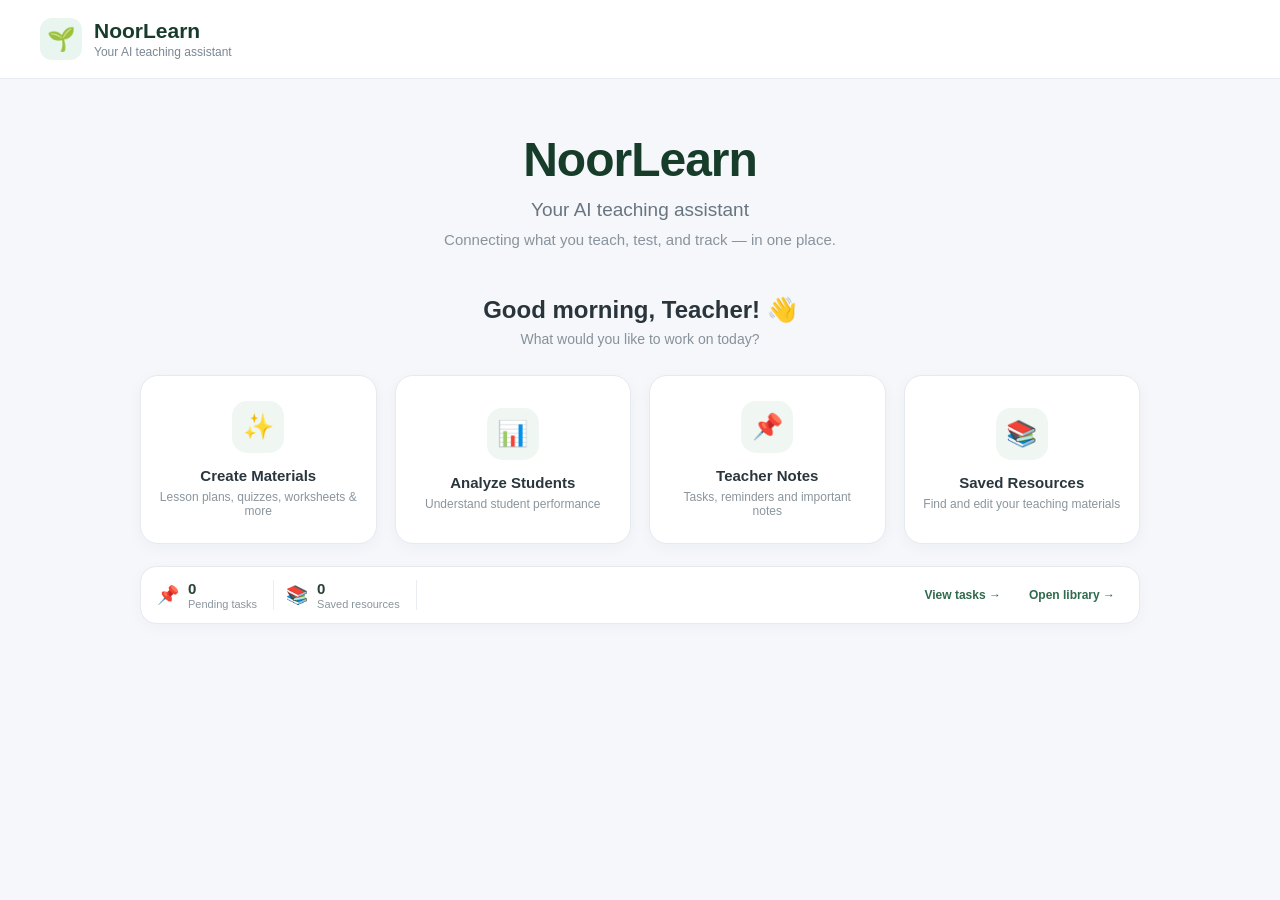
==== index.html @ e2e067a9 "Initial commit" ====
<!DOCTYPE html>
<html lang="en">
<head>
<meta charset="UTF-8">
<meta name="viewport" content="width=device-width, initial-scale=1.0">
<title>NoorLearn — Your AI Teaching Assistant</title>
<style>
*{box-sizing:border-box;margin:0;padding:0}
body{font-family:Inter,-apple-system,BlinkMacSystemFont,"Segoe UI",Roboto,Arial,sans-serif;background:#f5f7fb;color:#263238;min-height:100vh}
button,input,select,textarea{font:inherit}button{cursor:pointer}
header{background:#fff;border-bottom:1px solid #e8ecf2;padding:18px 40px;display:flex;align-items:center;justify-content:space-between}
.brand{display:flex;align-items:center;gap:12px}.brand-icon{width:42px;height:42px;border-radius:12px;background:#e9f5ef;display:flex;align-items:center;justify-content:center;font-size:23px}.brand-name{font-size:21px;font-weight:750;color:#183c2b}.brand-subtitle{font-size:12px;color:#7b8794;margin-top:2px}
main{width:min(1100px,calc(100% - 40px));margin:0 auto;padding:55px 0 80px}
#dashboard{display:block}.hero{text-align:center;max-width:750px;margin:0 auto 48px}.hero h1{font-size:clamp(32px,5vw,48px);line-height:1.1;color:#173c2a;margin-bottom:12px;letter-spacing:-1px}.hero .subtitle{font-size:19px;color:#687580;margin-bottom:10px}.hero .tagline{font-size:15px;color:#89939d}.greeting{text-align:center;margin-bottom:28px}.greeting h2{font-size:24px;color:#29343b}.greeting p{margin-top:7px;color:#87919a;font-size:14px}
.tools-grid{display:grid;grid-template-columns:repeat(4,1fr);gap:18px}.tool-card{border:1px solid #e5eaf0;background:#fff;border-radius:18px;padding:25px 18px;min-height:150px;display:flex;flex-direction:column;align-items:center;justify-content:center;text-align:center;transition:.2s ease;box-shadow:0 4px 15px rgba(30,45,55,.04)}.tool-card:hover{transform:translateY(-3px);border-color:#b9d9c8;box-shadow:0 10px 25px rgba(30,45,55,.08)}.tool-icon{width:52px;height:52px;border-radius:15px;background:#f0f7f3;display:flex;align-items:center;justify-content:center;font-size:25px;margin-bottom:14px}.tool-card h3{font-size:15px;color:#29363d;font-weight:650}.tool-card p{color:#8a959d;font-size:12px;margin-top:6px}
.section{display:none}.section.active{display:block}.section-header{display:flex;align-items:center;gap:15px;margin-bottom:30px}.back-button{border:1px solid #dfe5ea;background:#fff;color:#53616b;padding:9px 14px;border-radius:10px;transition:.2s}.back-button:hover{background:#f3f6f8}.section-title h2{color:#183c2b;font-size:28px}.section-title p{color:#818c94;font-size:14px;margin-top:4px}
.form-card,.result-card,.placeholder-card{background:#fff;border:1px solid #e5eaf0;border-radius:20px;box-shadow:0 5px 20px rgba(30,45,55,.04)}.form-card{padding:30px;max-width:900px;margin:0 auto}.form-grid{display:grid;grid-template-columns:repeat(2,1fr);gap:22px}.form-group{display:flex;flex-direction:column}.form-group.full-width{grid-column:1/-1}label{font-size:13px;font-weight:650;color:#46545d;margin-bottom:8px}input,select,textarea{width:100%;border:1px solid #dce3e8;border-radius:11px;padding:12px 14px;background:#fbfcfd;color:#263238;outline:none;transition:.2s}textarea{min-height:130px;resize:vertical}input:focus,select:focus,textarea:focus{border-color:#91bca5;box-shadow:0 0 0 3px rgba(145,188,165,.15);background:#fff}.submit-row{margin-top:28px;display:flex;justify-content:flex-end}.primary-button{border:none;border-radius:11px;background:#2f6b4d;color:#fff;padding:12px 22px;font-weight:650;transition:.2s}.primary-button:hover{background:#25583f;transform:translateY(-1px)}.primary-button:disabled{opacity:.65;cursor:not-allowed;transform:none}.secondary-button{border:1px solid #d9e1e5;background:#fff;color:#53616b;padding:10px 17px;border-radius:10px;font-weight:600}.secondary-button:hover{background:#f4f7f8}
.loading{display:none;text-align:center;padding:45px 20px}.loading.active{display:block}.spinner{width:42px;height:42px;border:4px solid #e2ebe6;border-top-color:#2f6b4d;border-radius:50%;animation:spin .8s linear infinite;margin:0 auto 15px}@keyframes spin{to{transform:rotate(360deg)}}.loading p{color:#7d898f;font-size:14px}
.result-container{display:none;max-width:900px;margin:30px auto 0}.result-container.active{display:block}.result-card{overflow:hidden}.result-header{padding:18px 24px;border-bottom:1px solid #e9edf1;display:flex;align-items:center;justify-content:space-between;gap:15px}.result-header h3{font-size:17px;color:#294238}.saved-message{display:none;font-size:13px;color:#2f6b4d;font-weight:600}.saved-message.show{display:inline}.result-content{padding:28px;line-height:1.7;color:#35424a}.result-content h1,.result-content h2,.result-content h3{color:#214c35;margin-top:25px;margin-bottom:10px}.result-content h1:first-child,.result-content h2:first-child,.result-content h3:first-child{margin-top:0}.result-content h2{font-size:21px}.result-content h3{font-size:17px}.result-content p{margin-bottom:13px}.result-content ul,.result-content ol{margin:8px 0 18px 24px}.result-content li{margin-bottom:6px}.result-content strong{color:#244b36}.result-content blockquote{border-left:4px solid #9cc5ac;padding-left:15px;color:#647078;margin:15px 0}.result-actions{padding:18px 24px;border-top:1px solid #e9edf1;display:flex;justify-content:flex-end;gap:10px}.save-button{border:none;background:#e8f3ed;color:#286143;padding:10px 18px;border-radius:10px;font-weight:650}.save-button:hover{background:#d9ecdf}
.error-message{display:none;max-width:900px;margin:25px auto;padding:15px 18px;background:#fff3f2;border:1px solid #f0d2cf;border-radius:12px;color:#a34840;font-size:14px}.error-message.show{display:block}
.placeholder-card{max-width:750px;margin:40px auto;padding:45px 30px;text-align:center}.placeholder-icon{font-size:42px;margin-bottom:15px}.placeholder-card h3{color:#294238;margin-bottom:8px}.placeholder-card p{color:#87929a;font-size:14px}
.students-card{max-width:1000px;margin:0 auto;background:#fff;border:1px solid #e5eaf0;border-radius:20px;box-shadow:0 5px 20px rgba(30,45,55,.04);overflow:hidden}.students-card-header{padding:20px 24px;border-bottom:1px solid #e9edf1}.students-card-header h3{color:#294238}.students-card-header p{color:#87929a;font-size:13px;margin-top:5px}.student-row{padding:18px 24px;border-bottom:1px solid #eef1f3;display:flex;align-items:center;justify-content:space-between;gap:18px}.student-row:last-child{border-bottom:none}.student-info{min-width:0}.student-name{font-weight:700;color:#294238;display:flex;align-items:center;gap:9px;flex-wrap:wrap}.student-meta{font-size:12px;color:#849099;margin-top:5px}.student-actions{display:flex;align-items:center;gap:10px;flex-shrink:0}.risk-button{border:none;background:#eef6f1;color:#286143;padding:9px 13px;border-radius:9px;font-size:13px;font-weight:650}.risk-button:disabled{opacity:.6;cursor:not-allowed}.risk-badge{display:none;padding:6px 10px;border-radius:999px;font-size:12px;font-weight:700}.risk-badge.show{display:inline-flex}.risk-badge.at-risk{background:#fde9e7;color:#a34840}.risk-badge.not-risk{background:#e8f3ed;color:#286143}.risk-badge.error{background:#fff3f2;color:#a34840}
.small-note{max-width:1000px;margin:12px auto 0;color:#87929a;font-size:12px}.top-actions{display:flex;gap:10px;flex-wrap:wrap}.generate-section .form-card{max-width:900px}


/* Saved resources + editable AI output */
.dashboard-tools{display:grid;grid-template-columns:1fr 1fr;gap:18px;margin-top:22px;max-width:1000px;margin-left:auto;margin-right:auto}
.dashboard-panel{background:#fff;border:1px solid #e5eaf0;border-radius:18px;padding:20px;box-shadow:0 4px 15px rgba(30,45,55,.04)}
.dashboard-panel h3{font-size:16px;color:#294238}.dashboard-panel p{font-size:12px;color:#87929a;margin-top:5px}
.dashboard-task-list{margin-top:14px;display:grid;gap:8px}.dashboard-task{display:flex;align-items:center;gap:9px;padding:9px 10px;background:#f8faf9;border-radius:10px;color:#53616b;font-size:12px}.dashboard-task .dot{width:7px;height:7px;border-radius:50%;background:#c9825b;flex-shrink:0}.dashboard-task.done{opacity:.6}.dashboard-task.done .dot{background:#7aa78b}.dashboard-task.empty{justify-content:center;color:#8a959d;background:#fbfcfd}
.dashboard-panel-actions{margin-top:14px;display:flex;gap:8px;flex-wrap:wrap}
.saved-library{max-width:1000px;margin:0 auto}.library-toolbar{display:flex;gap:12px;align-items:center;justify-content:space-between;flex-wrap:wrap;margin-bottom:18px}.library-search{max-width:320px}.library-list{display:grid;gap:12px}.library-card{background:#fff;border:1px solid #e5eaf0;border-radius:16px;padding:17px 19px;box-shadow:0 4px 15px rgba(30,45,55,.04)}.library-card-top{display:flex;justify-content:space-between;align-items:flex-start;gap:12px}.library-title{font-weight:700;color:#294238;font-size:15px}.library-type{font-size:11px;padding:5px 9px;border-radius:999px;background:#eef6f1;color:#286143;white-space:nowrap}.library-meta{font-size:11px;color:#8a959d;margin-top:6px}.library-preview{margin-top:10px;color:#65727b;font-size:12px;line-height:1.55;white-space:pre-wrap;display:-webkit-box;-webkit-line-clamp:4;-webkit-box-orient:vertical;overflow:hidden}.library-actions{display:flex;gap:8px;flex-wrap:wrap;margin-top:13px}.library-empty{background:#fff;border:1px dashed #d8e0e5;border-radius:16px;padding:38px 20px;text-align:center;color:#87929a;font-size:13px}
.edit-note{font-size:12px;color:#87929a;margin:0 24px 0;padding-top:0}.result-editor{display:none;width:calc(100% - 56px);margin:0 28px 0;min-height:360px;border:1px solid #dce3e8;border-radius:11px;padding:16px;background:#fbfcfd;color:#263238;line-height:1.65;resize:vertical}.result-editor.active{display:block}.result-content.editing{display:none}.edit-button{border:1px solid #d9e1e5;background:#fff;color:#53616b;padding:10px 18px;border-radius:10px;font-weight:650}.edit-button:hover{background:#f4f7f8}
@media(max-width:700px){.dashboard-tools{grid-template-columns:1fr}.library-toolbar{align-items:stretch}.library-search{max-width:none}.library-card-top{flex-direction:column}.library-type{align-self:flex-start}.library-actions button{flex:1}.result-editor{width:calc(100% - 40px);margin:0 20px;min-height:300px}.edit-note{margin-left:20px;margin-right:20px}}
.notes-toolbar{max-width:1000px;margin:0 auto 18px;display:flex;align-items:center;justify-content:space-between;gap:12px;flex-wrap:wrap}.notes-summary{display:flex;gap:10px;flex-wrap:wrap}.note-stat{background:#fff;border:1px solid #e5eaf0;border-radius:12px;padding:9px 13px;color:#687580;font-size:12px}.note-stat strong{color:#294238;font-size:15px;margin-right:4px}.notes-search{max-width:280px}.notes-add{max-width:1000px;margin:0 auto 18px}.notes-add .form-card{max-width:none}.notes-list{max-width:1000px;margin:0 auto;display:grid;gap:12px}.note-card{background:#fff;border:1px solid #e5eaf0;border-radius:16px;padding:18px 20px;box-shadow:0 4px 15px rgba(30,45,55,.04)}.note-card.important{border-left:4px solid #c9825b}.note-card.completed{opacity:.72}.note-card-top{display:flex;align-items:flex-start;justify-content:space-between;gap:15px}.note-card-title{font-size:16px;font-weight:700;color:#294238;word-break:break-word}.note-card.completed .note-card-title{text-decoration:line-through}.note-type{display:inline-flex;align-items:center;border-radius:999px;padding:5px 9px;font-size:11px;font-weight:700;background:#eef6f1;color:#286143;white-space:nowrap}.note-type.important{background:#fff1eb;color:#a85f3c}.note-body{margin-top:10px;color:#66737c;font-size:13px;line-height:1.6;white-space:pre-wrap;word-break:break-word}.note-meta{margin-top:12px;color:#919ba2;font-size:11px;display:flex;gap:10px;flex-wrap:wrap}.note-date-overdue{color:#a34840!important;font-weight:700}.note-actions{margin-top:14px;display:flex;gap:8px;flex-wrap:wrap}.note-action{border:1px solid #dfe5ea;background:#fff;color:#53616b;padding:7px 11px;border-radius:9px;font-size:12px;font-weight:600}.note-action:hover{background:#f4f7f8}.note-action.complete{background:#e8f3ed;border-color:#d7eadf;color:#286143}.notes-empty{background:#fff;border:1px dashed #d8e0e5;border-radius:16px;padding:38px 20px;text-align:center;color:#87929a;font-size:13px}
@media(max-width:600px){.notes-toolbar{align-items:stretch}.notes-summary{width:100%}.note-stat{flex:1;min-width:0;text-align:center}.notes-search{max-width:none;width:100%}.note-card{padding:16px}.note-card-top{flex-direction:column}.note-type{align-self:flex-start}.note-action{flex:1;text-align:center}}
@media(max-width:850px){.tools-grid{grid-template-columns:repeat(2,1fr)}}@media(max-width:600px){header{padding:15px 20px}main{width:min(100% - 25px,1100px);padding-top:35px}.tools-grid{grid-template-columns:1fr}.form-grid{grid-template-columns:1fr}.form-group.full-width{grid-column:auto}.form-card{padding:20px}.section-header{align-items:flex-start}.result-actions{flex-direction:column}.result-actions button{width:100%}.student-row{align-items:flex-start;flex-direction:column}.student-actions{width:100%;flex-wrap:wrap}.student-actions .risk-button{flex:1}}

/* Cleaner dashboard and separate Create Materials page */
.dashboard-grid{display:grid;grid-template-columns:repeat(4,1fr);gap:18px;max-width:1000px;margin:0 auto}
.dashboard-grid .tool-card{min-height:165px}
.dashboard-glance{max-width:1000px;margin:22px auto 0;background:#fff;border:1px solid #e5eaf0;border-radius:16px;padding:13px 16px;display:flex;align-items:center;gap:12px;box-shadow:0 4px 15px rgba(30,45,55,.03)}
.glance-item{display:flex;align-items:center;gap:9px;padding-right:16px;border-right:1px solid #e9edf1}
.glance-item>span{font-size:18px}.glance-item strong{display:block;font-size:15px;color:#294238}.glance-item small{display:block;color:#8a959d;font-size:11px;margin-top:1px}
.glance-link{border:0;background:transparent;color:#2f6b4d;font-size:12px;font-weight:650;padding:7px 8px;margin-left:auto}
.glance-link + .glance-link{margin-left:0}
.create-grid{display:grid;grid-template-columns:repeat(3,1fr);gap:18px;max-width:1000px;margin:0 auto}
.create-card{min-height:170px}
@media(max-width:900px){
  .dashboard-grid{grid-template-columns:repeat(2,1fr)}
  .create-grid{grid-template-columns:repeat(2,1fr)}
}
@media(max-width:600px){
  .dashboard-grid{grid-template-columns:1fr 1fr;gap:12px}
  .dashboard-grid .tool-card{min-height:145px;padding:18px 10px}
  .create-grid{grid-template-columns:1fr}
  .dashboard-glance{display:grid;grid-template-columns:1fr 1fr}
  .glance-item{border-right:0;padding-right:0}
  .glance-link{margin-left:0;text-align:left;padding-left:0}
  .glance-link + .glance-link{margin-left:0}
}

</style>
</head>
<body>
<div class="app">
<header><div class="brand"><div class="brand-icon">🌱</div><div><div class="brand-name">NoorLearn</div><div class="brand-subtitle">Your AI teaching assistant</div></div></div></header>
<main>
<section id="dashboard">
<div class="hero"><h1>NoorLearn</h1><p class="subtitle">Your AI teaching assistant</p><p class="tagline">Connecting what you teach, test, and track — in one place.</p></div>
<div class="greeting"><h2>Good morning, Teacher! 👋</h2><p>What would you like to work on today?</p></div>

<div class="dashboard-grid">
  <button class="tool-card" onclick="showSection('create-materials')"><div class="tool-icon">✨</div><h3>Create Materials</h3><p>Lesson plans, quizzes, worksheets & more</p></button>
  <button class="tool-card" onclick="showSection('analyze')"><div class="tool-icon">📊</div><h3>Analyze Students</h3><p>Understand student performance</p></button>
  <button class="tool-card" onclick="showSection('teacher-notes')"><div class="tool-icon">📌</div><h3>Teacher Notes</h3><p>Tasks, reminders and important notes</p></button>
  <button class="tool-card" onclick="showSection('saved-resources')"><div class="tool-icon">📚</div><h3>Saved Resources</h3><p>Find and edit your teaching materials</p></button>
</div>

<div class="dashboard-glance">
  <div class="glance-item"><span>📌</span><div><strong id="dashboardPendingCount">0</strong><small>Pending tasks</small></div></div>
  <div class="glance-item"><span>📚</span><div><strong id="dashboardSavedCount">0</strong><small>Saved resources</small></div></div>
  <button class="glance-link" onclick="showSection('teacher-notes')">View tasks →</button>
  <button class="glance-link" onclick="showSection('saved-resources')">Open library →</button>
</div>
</section>

<section id="create-materials" class="section">
<div class="section-header"><button class="back-button" onclick="backToDashboard()">← Back</button><div class="section-title"><h2>✨ Create Materials</h2><p>Choose a teaching resource to generate with NoorLearn.</p></div></div>
<div class="create-grid">
  <button class="tool-card create-card" onclick="showSection('lesson-plan')"><div class="tool-icon">📝</div><h3>Lesson Plan</h3><p>Build a classroom-ready lesson</p></button>
  <button class="tool-card create-card" onclick="showSection('quiz')"><div class="tool-icon">❓</div><h3>Quiz</h3><p>Create questions for your students</p></button>
  <button class="tool-card create-card" onclick="showSection('worksheet')"><div class="tool-icon">📄</div><h3>Worksheet</h3><p>Generate student practice material</p></button>
  <button class="tool-card create-card" onclick="showSection('question-paper')"><div class="tool-icon">🧾</div><h3>Question Paper</h3><p>Create a structured assessment</p></button>
  <button class="tool-card create-card" onclick="showSection('feedback')"><div class="tool-icon">💬</div><h3>Student Feedback</h3><p>Draft clear, helpful feedback</p></button>
</div>
</section>

<section id="lesson-plan" class="section generate-section">
<div class="section-header"><button class="back-button" onclick="backToDashboard()">← Back</button><div class="section-title"><h2>📝 Create Lesson Plan</h2><p>Generate a structured, classroom-ready lesson plan.</p></div></div>
<div class="form-card"><form id="lessonPlanForm">
<div class="form-grid">
<div class="form-group"><label for="class">Class</label><input id="class" type="text" placeholder="e.g. 8" required></div>
<div class="form-group"><label for="subject">Subject</label><input id="subject" type="text" placeholder="e.g. Science" required></div>
<div class="form-group full-width"><label for="topic">Topic</label><input id="topic" type="text" placeholder="e.g. Photosynthesis" required></div>
<div class="form-group"><label for="duration">Duration (minutes)</label><input id="duration" type="number" min="1" placeholder="e.g. 45" required></div>
<div class="form-group"><label for="level">Student Level</label><select id="level" required><option value="">Select student level</option><option>Beginner</option><option>Intermediate</option><option>Advanced</option></select></div>
</div><div class="submit-row"><button id="generateButton" type="submit" class="primary-button">✨ Generate Lesson Plan</button></div>
</form></div>
<div id="lessonLoading" class="loading"><div class="spinner"></div><p>Creating your lesson plan...</p></div>
<div id="lessonError" class="error-message"></div>
<div id="lessonResult" class="result-container"><div class="result-card"><div class="result-header"><h3>Generated Lesson Plan</h3><span id="savedMessage" class="saved-message">✓ Saved</span></div><div class="edit-note">You can edit this before saving.</div><div id="lessonResultContent" class="result-content"></div><textarea id="lessonResultEditor" class="result-editor"></textarea><div class="result-actions"><button class="secondary-button" onclick="backToDashboard()">← Back to Dashboard</button><button class="edit-button" onclick="toggleResultEditor('lesson-plan')">✎ Edit</button><button class="save-button" onclick="saveGeneratedResource('lesson-plan')">💾 Save</button></div></div></div>
</section>

<section id="quiz" class="section generate-section"><div class="section-header"><button class="back-button" onclick="backToDashboard()">← Back</button><div class="section-title"><h2>❓ Generate Quiz</h2><p>Create a quiz using the Flask AI backend.</p></div></div>
<div class="form-card"><form id="quizForm"><div class="form-grid"><div class="form-group"><label>Class</label><input id="quizClass" required placeholder="e.g. 8"></div><div class="form-group"><label>Subject</label><input id="quizSubject" required placeholder="e.g. Science"></div><div class="form-group full-width"><label>Topic</label><input id="quizTopic" required placeholder="e.g. Photosynthesis"></div><div class="form-group"><label>Number of Questions</label><input id="quizCount" type="number" min="1" value="10" required></div><div class="form-group"><label>Difficulty</label><select id="quizDifficulty"><option>Easy</option><option selected>Medium</option><option>Hard</option></select></div></div><div class="submit-row"><button class="primary-button" type="submit">✨ Generate Quiz</button></div></form></div>
<div id="quizLoading" class="loading"><div class="spinner"></div><p>Generating your quiz...</p></div><div id="quizError" class="error-message"></div><div id="quizResult" class="result-container"><div class="result-card"><div class="result-header"><h3>Generated Quiz</h3></div><div class="edit-note">You can edit this before saving.</div><div id="quizResultContent" class="result-content"></div><textarea id="quizResultEditor" class="result-editor"></textarea><div class="result-actions"><button class="secondary-button" onclick="backToDashboard()">← Back to Dashboard</button><button class="edit-button" onclick="toggleResultEditor('quiz')">✎ Edit</button><button class="save-button" onclick="saveGeneratedResource('quiz')">💾 Save</button></div></div></div></section>

<section id="worksheet" class="section generate-section"><div class="section-header"><button class="back-button" onclick="backToDashboard()">← Back</button><div class="section-title"><h2>📄 Create Worksheet</h2><p>Generate a printable student worksheet.</p></div></div>
<div class="form-card"><form id="worksheetForm"><div class="form-grid"><div class="form-group"><label>Class</label><input id="worksheetClass" required placeholder="e.g. 8"></div><div class="form-group"><label>Subject</label><input id="worksheetSubject" required placeholder="e.g. Mathematics"></div><div class="form-group full-width"><label>Topic</label><input id="worksheetTopic" required placeholder="e.g. Linear Equations"></div><div class="form-group"><label>Number of Questions</label><input id="worksheetCount" type="number" min="1" value="15" required></div><div class="form-group"><label>Difficulty</label><select id="worksheetDifficulty"><option>Easy</option><option selected>Medium</option><option>Hard</option></select></div></div><div class="submit-row"><button class="primary-button" type="submit">✨ Generate Worksheet</button></div></form></div>
<div id="worksheetLoading" class="loading"><div class="spinner"></div><p>Generating your worksheet...</p></div><div id="worksheetError" class="error-message"></div><div id="worksheetResult" class="result-container"><div class="result-card"><div class="result-header"><h3>Generated Worksheet</h3></div><div class="edit-note">You can edit this before saving.</div><div id="worksheetResultContent" class="result-content"></div><textarea id="worksheetResultEditor" class="result-editor"></textarea><div class="result-actions"><button class="secondary-button" onclick="backToDashboard()">← Back to Dashboard</button><button class="edit-button" onclick="toggleResultEditor('worksheet')">✎ Edit</button><button class="save-button" onclick="saveGeneratedResource('worksheet')">💾 Save</button></div></div></div></section>

<section id="question-paper" class="section generate-section"><div class="section-header"><button class="back-button" onclick="backToDashboard()">← Back</button><div class="section-title"><h2>🧾 Generate Question Paper</h2><p>Create a structured question paper through the backend.</p></div></div>
<div class="form-card"><form id="questionPaperForm"><div class="form-grid"><div class="form-group"><label>Class</label><input id="paperClass" required placeholder="e.g. 10"></div><div class="form-group"><label>Subject</label><input id="paperSubject" required placeholder="e.g. Science"></div><div class="form-group full-width"><label>Topics / Chapters</label><textarea id="paperTopics" required placeholder="e.g. Chemical Reactions, Acids and Bases"></textarea></div><div class="form-group"><label>Total Marks</label><input id="paperMarks" type="number" min="1" value="50" required></div><div class="form-group"><label>Difficulty</label><select id="paperDifficulty"><option>Easy</option><option selected>Medium</option><option>Hard</option></select></div></div><div class="submit-row"><button class="primary-button" type="submit">✨ Generate Question Paper</button></div></form></div>
<div id="paperLoading" class="loading"><div class="spinner"></div><p>Generating your question paper...</p></div><div id="paperError" class="error-message"></div><div id="paperResult" class="result-container"><div class="result-card"><div class="result-header"><h3>Generated Question Paper</h3></div><div class="edit-note">You can edit this before saving.</div><div id="paperResultContent" class="result-content"></div><textarea id="paperResultEditor" class="result-editor"></textarea><div class="result-actions"><button class="secondary-button" onclick="backToDashboard()">← Back to Dashboard</button><button class="edit-button" onclick="toggleResultEditor('question-paper')">✎ Edit</button><button class="save-button" onclick="saveGeneratedResource('question-paper')">💾 Save</button></div></div></div></section>

<section id="feedback" class="section generate-section"><div class="section-header"><button class="back-button" onclick="backToDashboard()">← Back</button><div class="section-title"><h2>💬 Generate Feedback</h2><p>Create constructive feedback for a student.</p></div></div>
<div class="form-card"><form id="feedbackForm"><div class="form-grid"><div class="form-group"><label>Student Name</label><input id="feedbackName" required placeholder="e.g. Aisha"></div><div class="form-group"><label>Subject</label><input id="feedbackSubject" required placeholder="e.g. Mathematics"></div><div class="form-group full-width"><label>Performance / Teacher Notes</label><textarea id="feedbackNotes" required placeholder="Describe the student's performance, strengths, areas to improve, and recent work."></textarea></div></div><div class="submit-row"><button class="primary-button" type="submit">✨ Generate Feedback</button></div></form></div>
<div id="feedbackLoading" class="loading"><div class="spinner"></div><p>Generating feedback...</p></div><div id="feedbackError" class="error-message"></div><div id="feedbackResult" class="result-container"><div class="result-card"><div class="result-header"><h3>Generated Feedback</h3></div><div class="edit-note">You can edit this before saving.</div><div id="feedbackResultContent" class="result-content"></div><textarea id="feedbackResultEditor" class="result-editor"></textarea><div class="result-actions"><button class="secondary-button" onclick="backToDashboard()">← Back to Dashboard</button><button class="edit-button" onclick="toggleResultEditor('feedback')">✎ Edit</button><button class="save-button" onclick="saveGeneratedResource('feedback')">💾 Save</button></div></div></div></section>

<section id="analyze" class="section"><div class="section-header"><button class="back-button" onclick="backToDashboard()">← Back</button><div class="section-title"><h2>📊 Analyze Students</h2><p>Use the Flask ML endpoint to predict academic risk.</p></div></div>
<div class="students-card"><div class="students-card-header"><h3>Student Risk Prediction</h3><p>Click “Predict Risk (ML)” to send that student's data to <code>/predict-risk</code>.</p></div>
<div class="student-row" data-student='{"name":"Aarav","studytime":2,"failures":0,"absences":4,"G1":12,"G2":13,"G3":13}'><div class="student-info"><div class="student-name">Aarav <span class="risk-badge" id="risk-aarav"></span></div><div class="student-meta">Class 10 · Study time: 2 · Failures: 0 · Absences: 4 · Grades: 12 / 13 / 13</div></div><div class="student-actions"><button class="risk-button" onclick="predictRisk(this)">Predict Risk (ML)</button></div></div>
<div class="student-row" data-student='{"name":"Aisha","studytime":1,"failures":2,"absences":12,"G1":8,"G2":9,"G3":8}'><div class="student-info"><div class="student-name">Aisha <span class="risk-badge" id="risk-aisha"></span></div><div class="student-meta">Class 10 · Study time: 1 · Failures: 2 · Absences: 12 · Grades: 8 / 9 / 8</div></div><div class="student-actions"><button class="risk-button" onclick="predictRisk(this)">Predict Risk (ML)</button></div></div>
<div class="student-row" data-student='{"name":"Kabir","studytime":3,"failures":0,"absences":2,"G1":15,"G2":16,"G3":16}'><div class="student-info"><div class="student-name">Kabir <span class="risk-badge" id="risk-kabir"></span></div><div class="student-meta">Class 10 · Study time: 3 · Failures: 0 · Absences: 2 · Grades: 15 / 16 / 16</div></div><div class="student-actions"><button class="risk-button" onclick="predictRisk(this)">Predict Risk (ML)</button></div></div>
<div class="student-row" data-student='{"name":"Meera","studytime":2,"failures":1,"absences":7,"G1":10,"G2":11,"G3":10}'><div class="student-info"><div class="student-name">Meera <span class="risk-badge" id="risk-meera"></span></div><div class="student-meta">Class 10 · Study time: 2 · Failures: 1 · Absences: 7 · Grades: 10 / 11 / 10</div></div><div class="student-actions"><button class="risk-button" onclick="predictRisk(this)">Predict Risk (ML)</button></div></div>
</div><p class="small-note">The example rows use common UCI Student Performance fields. If your Flask model expects additional/different fields, replace the JSON in each row with the exact fields your <code>/predict-risk</code> endpoint expects.</p>
</section>

<section id="saved-resources" class="section">
<div class="section-header"><button class="back-button" onclick="backToDashboard()">← Back</button><div class="section-title"><h2>📚 Saved Resources</h2><p>Find, edit, and reuse your saved AI-generated teaching materials.</p></div></div>
<div class="saved-library">
  <div class="library-toolbar">
    <div class="note-stat"><strong id="savedResourceCount">0</strong> Saved Resources</div>
    <input id="savedResourceSearch" class="library-search" type="search" placeholder="🔎 Search saved resources...">
  </div>
  <div id="savedResourceList" class="library-list"></div>
</div>
</section>

<section id="teacher-notes" class="section"><div class="section-header"><button class="back-button" onclick="backToDashboard()">← Back</button><div class="section-title"><h2>📌 Teacher Notes</h2><p>Keep personal notes, reminders, and important tasks in one place.</p></div></div>
<div class="notes-toolbar"><div class="notes-summary"><div class="note-stat"><strong id="notesTotal">0</strong> Notes</div><div class="note-stat"><strong id="notesPending">0</strong> Pending</div><div class="note-stat"><strong id="notesImportant">0</strong> Important</div></div><input id="notesSearch" class="notes-search" type="search" placeholder="🔎 Search notes..."></div>
<div class="notes-add"><div class="form-card"><form id="teacherNotesForm"><div class="form-grid"><div class="form-group"><label for="noteTitle">Title</label><input id="noteTitle" type="text" placeholder="e.g. Check Class 8 homework" required></div><div class="form-group"><label for="noteType">Type</label><select id="noteType"><option value="task">To-Do</option><option value="note">Note</option><option value="important">Important</option></select></div><div class="form-group full-width"><label for="noteBody">Details</label><textarea id="noteBody" placeholder="Write anything you need to remember..."></textarea></div><div class="form-group"><label for="noteDate">Date (optional)</label><input id="noteDate" type="date"></div></div><div class="submit-row"><button id="noteSubmitButton" type="submit" class="primary-button">＋ Add Note</button><button id="noteCancelButton" type="button" class="secondary-button" style="display:none;margin-left:10px">Cancel</button></div></form></div></div>
<div id="notesList" class="notes-list"></div></section>

</main></div>
<script>
const API_BASE_URL="http://127.0.0.1:5000";
let currentLessonPlan="";

function showSection(id){document.getElementById("dashboard").style.display="none";document.querySelectorAll(".section").forEach(s=>s.classList.remove("active"));const el=document.getElementById(id);if(el)el.classList.add("active");window.scrollTo({top:0,behavior:"smooth"})}
function backToDashboard(){document.querySelectorAll(".section").forEach(s=>s.classList.remove("active"));document.getElementById("dashboard").style.display="block";window.scrollTo({top:0,behavior:"smooth"})}

async function callGenerate(systemPrompt,userPrompt){
 const response=await fetch(`${API_BASE_URL}/generate`,{method:"POST",headers:{"Content-Type":"application/json"},body:JSON.stringify({system_prompt:systemPrompt,user_prompt:userPrompt})});
 if(!response.ok)throw new Error(`Server returned HTTP ${response.status}`);
 const data=await response.json();
 if(typeof data.text!=="string"||!data.text.trim())throw new Error("The server did not return generated text.");
 return data.text;
}

function setGenerationState(prefix,loading,error,result,button,isLoading){
 document.getElementById(loading).classList.toggle("active",isLoading);document.getElementById(error).classList.remove("show");document.getElementById(result).classList.toggle("active",!isLoading&&document.getElementById(result+"Content")?.innerHTML.trim()!=="");if(button)button.disabled=isLoading;
}
function showGenerationError(errorId,message){const el=document.getElementById(errorId);el.textContent=message;el.classList.add("show")}
function renderResult(contentId,resultId,text){document.getElementById(contentId).innerHTML=markdownToHTML(text);document.getElementById(resultId).classList.add("active");const type=Object.keys(generatedState).find(k=>generatedState[k].contentId===contentId);if(type)setGeneratedContent(type,text);}

const LESSON_SYSTEM=`You are an expert pedagogy consultant and curriculum designer for Indian school education (NCERT/CBSE aligned). You create structured, classroom-ready lesson plans for teachers. Always output in clean Markdown with the exact section headers provided.`;

document.getElementById("lessonPlanForm").addEventListener("submit",async e=>{
 e.preventDefault();const btn=document.getElementById("generateButton");const loading=document.getElementById("lessonLoading");const error=document.getElementById("lessonError");const result=document.getElementById("lessonResult");const content=document.getElementById("lessonResultContent");const saved=document.getElementById("savedMessage");
 error.classList.remove("show");result.classList.remove("active");saved.classList.remove("show");content.innerHTML="";loading.classList.add("active");btn.disabled=true;btn.textContent="⏳ Generating...";
 const classValue=document.getElementById("class").value.trim(),subject=document.getElementById("subject").value.trim(),topic=document.getElementById("topic").value.trim(),duration=document.getElementById("duration").value,level=document.getElementById("level").value;
 const userPrompt=`Create a lesson plan for Class ${classValue}, Subject ${subject}, Topic ${topic}, Duration ${duration} minutes, Student level ${level}. Output using exactly these sections: 1. Learning Objectives 2. Previous Knowledge Required 3. Introduction Activity 4. Explanation 5. Classroom Activity 6. Questions for Students 7. Assessment 8. Homework 9. Teaching Resources Needed`;
 try{currentLessonPlan=await callGenerate(LESSON_SYSTEM,userPrompt);renderResult("lessonResultContent","lessonResult",currentLessonPlan);setTimeout(()=>result.scrollIntoView({behavior:"smooth",block:"start"}),100)}catch(err){console.error(err);showGenerationError("lessonError","Unable to generate the lesson plan. Make sure your Flask server is running at "+API_BASE_URL+" and CORS is enabled. Error: "+err.message)}finally{loading.classList.remove("active");btn.disabled=false;btn.textContent="✨ Generate Lesson Plan"}
});

async function handleGenerator(formId,config){document.getElementById(formId).addEventListener("submit",async e=>{e.preventDefault();const form=e.currentTarget,button=form.querySelector("button[type=submit]"),loading=document.getElementById(config.loading),error=document.getElementById(config.error),result=document.getElementById(config.result),content=document.getElementById(config.content);error.classList.remove("show");result.classList.remove("active");content.innerHTML="";loading.classList.add("active");button.disabled=true;button.textContent="⏳ Generating...";try{const text=await callGenerate(config.system,config.prompt());renderResult(config.content,config.result,text);setTimeout(()=>result.scrollIntoView({behavior:"smooth",block:"start"}),100)}catch(err){console.error(err);showGenerationError(config.error,"Unable to generate this content. Make sure your Flask server is running at "+API_BASE_URL+" and CORS is enabled. Error: "+err.message)}finally{loading.classList.remove("active");button.disabled=false;button.textContent=config.button}})}

handleGenerator("quizForm",{loading:"quizLoading",error:"quizError",result:"quizResult",content:"quizResultContent",button:"✨ Generate Quiz",system:"You are an expert Indian school teacher and assessment designer. Create clear, age-appropriate, NCERT/CBSE-aligned quizzes in clean Markdown.",prompt:()=>`Create a quiz for Class ${quizClass.value}, Subject ${quizSubject.value}, Topic ${quizTopic.value}, with ${quizCount.value} questions at ${quizDifficulty.value} difficulty. Include an answer key.`});
handleGenerator("worksheetForm",{loading:"worksheetLoading",error:"worksheetError",result:"worksheetResult",content:"worksheetResultContent",button:"✨ Generate Worksheet",system:"You are an expert Indian school teacher and worksheet designer. Create clear, age-appropriate, NCERT/CBSE-aligned worksheets in clean Markdown.",prompt:()=>`Create a student worksheet for Class ${worksheetClass.value}, Subject ${worksheetSubject.value}, Topic ${worksheetTopic.value}, with ${worksheetCount.value} questions at ${worksheetDifficulty.value} difficulty. Include clear instructions and an answer key.`});
handleGenerator("questionPaperForm",{loading:"paperLoading",error:"paperError",result:"paperResult",content:"paperResultContent",button:"✨ Generate Question Paper",system:"You are an expert Indian school teacher and examination paper designer. Create balanced, NCERT/CBSE-aligned question papers in clean Markdown.",prompt:()=>`Create a question paper for Class ${paperClass.value}, Subject ${paperSubject.value}, Topics/Chapters ${paperTopics.value}, total ${paperMarks.value} marks, at ${paperDifficulty.value} difficulty. Include clear sections, marks for each question, and an answer key.`});
handleGenerator("feedbackForm",{loading:"feedbackLoading",error:"feedbackError",result:"feedbackResult",content:"feedbackResultContent",button:"✨ Generate Feedback",system:"You are an expert Indian school teacher and educational feedback coach. Write constructive, specific, encouraging feedback that identifies strengths and practical next steps.",prompt:()=>`Write feedback for student ${feedbackName.value} in ${feedbackSubject.value}. Teacher notes: ${feedbackNotes.value}. Keep it professional, supportive, specific, and classroom-appropriate.`});

async function predictRisk(button){const row=button.closest(".student-row"),student=JSON.parse(row.dataset.student),name=student.name.toLowerCase().replace(/[^a-z0-9]+/g,"-"),badge=row.querySelector(".risk-badge");button.disabled=true;button.textContent="Predicting...";badge.className="risk-badge";badge.textContent="";try{const response=await fetch(`${API_BASE_URL}/predict-risk`,{method:"POST",headers:{"Content-Type":"application/json"},body:JSON.stringify(student)});if(!response.ok)throw new Error(`Server returned HTTP ${response.status}`);const data=await response.json();const risk=Number(data.risk);const probability=Number(data.probability);if((risk!==0&&risk!==1)||Number.isNaN(probability))throw new Error("Invalid risk response from server.");badge.textContent=risk===1?`⚠ At risk · ${(probability*100).toFixed(1)}%`:`✓ Not at risk · ${(probability*100).toFixed(1)}%`;badge.classList.add("show",risk===1?"at-risk":"not-risk")}catch(err){console.error(err);badge.textContent="Prediction failed";badge.classList.add("show","error");alert("Unable to predict risk. Make sure your Flask server is running at "+API_BASE_URL+" and the /predict-risk endpoint accepts this student's fields.\n\nError: "+err.message)}finally{button.disabled=false;button.textContent="Predict Risk (ML)"}}

const RESOURCE_STORAGE_KEY="noorlearn_saved_resources";
let savedResources=JSON.parse(localStorage.getItem(RESOURCE_STORAGE_KEY)||"[]");
const generatedState={
  "lesson-plan":{contentId:"lessonResultContent",editorId:"lessonResultEditor",resultId:"lessonResult",title:"Lesson Plan",getMeta:()=>({class:document.getElementById("class").value,subject:document.getElementById("subject").value,topic:document.getElementById("topic").value})},
  "quiz":{contentId:"quizResultContent",editorId:"quizResultEditor",resultId:"quizResult",title:"Quiz",getMeta:()=>({class:document.getElementById("quizClass").value,subject:document.getElementById("quizSubject").value,topic:document.getElementById("quizTopic").value})},
  "worksheet":{contentId:"worksheetResultContent",editorId:"worksheetResultEditor",resultId:"worksheetResult",title:"Worksheet",getMeta:()=>({class:document.getElementById("worksheetClass").value,subject:document.getElementById("worksheetSubject").value,topic:document.getElementById("worksheetTopic").value})},
  "question-paper":{contentId:"paperResultContent",editorId:"paperResultEditor",resultId:"paperResult",title:"Question Paper",getMeta:()=>({class:document.getElementById("paperClass").value,subject:document.getElementById("paperSubject").value,topic:document.getElementById("paperTopics").value})},
  "feedback":{contentId:"feedbackResultContent",editorId:"feedbackResultEditor",resultId:"feedbackResult",title:"Feedback",getMeta:()=>({class:"",subject:document.getElementById("feedbackSubject").value,topic:document.getElementById("feedbackName").value})}
};
function saveResourceLibrary(){localStorage.setItem(RESOURCE_STORAGE_KEY,JSON.stringify(savedResources));}
function getCurrentGeneratedText(type){const s=generatedState[type];if(!s)return"";const editor=document.getElementById(s.editorId);return editor.classList.contains("active")?editor.value:(s.rawText||"");}
function setGeneratedContent(type,text){const s=generatedState[type];if(!s)return;s.rawText=text;document.getElementById(s.contentId).innerHTML=markdownToHTML(text);document.getElementById(s.editorId).value=text;document.getElementById(s.editorId).classList.remove("active");document.getElementById(s.contentId).classList.remove("editing");document.getElementById(s.resultId).classList.add("active");}
function toggleResultEditor(type){const s=generatedState[type];if(!s)return;const content=document.getElementById(s.contentId),editor=document.getElementById(s.editorId);if(!editor.classList.contains("active")){editor.value=s.rawText||content.innerText||"";editor.classList.add("active");content.classList.add("editing");}else{ s.rawText=editor.value;content.innerHTML=markdownToHTML(s.rawText);editor.classList.remove("active");content.classList.remove("editing");}}
function saveGeneratedResource(type){const s=generatedState[type];if(!s)return;const text=getCurrentGeneratedText(type);if(!text.trim()){alert("There is no generated content to save yet.");return;}s.rawText=text;const meta=s.getMeta();savedResources.push({id:Date.now(),type,title:s.title,content:text,meta,createdAt:new Date().toISOString(),updatedAt:new Date().toISOString()});saveResourceLibrary();const msg=document.getElementById("savedMessage");if(msg){msg.classList.add("show");setTimeout(()=>msg.classList.remove("show"),3000);}renderSavedResources();renderDashboardSavedResources();}
function updateSavedResource(id){const r=savedResources.find(x=>x.id===id);if(!r)return;const editor=document.getElementById("savedEditor");if(!editor)return;r.content=editor.value;r.updatedAt=new Date().toISOString();saveResourceLibrary();renderSavedResources();renderDashboardSavedResources();alert("Saved changes.");}
function editSavedResource(id){const r=savedResources.find(x=>x.id===id);if(!r)return;const editor=document.getElementById("savedEditor");const title=document.getElementById("savedEditorTitle");const meta=document.getElementById("savedEditorMeta");if(editor){editor.value=r.content;editor.scrollIntoView({behavior:"smooth",block:"center"});}if(title)title.textContent=`Edit ${r.title}`;if(meta)meta.textContent=resourceMeta(r);const box=document.getElementById("savedEditorBox");if(box)box.style.display="block";window.currentEditingResourceId=id;}
function resourceMeta(r){const bits=[];if(r.meta?.class)bits.push(`Class ${r.meta.class}`);if(r.meta?.subject)bits.push(r.meta.subject);if(r.meta?.topic)bits.push(r.meta.topic);bits.push(new Date(r.updatedAt||r.createdAt).toLocaleDateString());return bits.filter(Boolean).join(" · ");}
function deleteSavedResource(id){const r=savedResources.find(x=>x.id===id);if(!r)return;if(!confirm(`Delete saved ${r.title}?`))return;savedResources=savedResources.filter(x=>x.id!==id);saveResourceLibrary();renderSavedResources();renderDashboardSavedResources();}
function renderSavedResources(){const list=document.getElementById("savedResourceList"),q=(document.getElementById("savedResourceSearch")?.value||"").trim().toLowerCase();if(!list)return;const filtered=savedResources.filter(r=>`${r.title} ${r.type} ${r.content} ${JSON.stringify(r.meta||{})}`.toLowerCase().includes(q)).sort((a,b)=>new Date(b.updatedAt||b.createdAt)-new Date(a.updatedAt||a.createdAt));document.getElementById("savedResourceCount").textContent=savedResources.length;if(!filtered.length){list.innerHTML=q?`<div class="library-empty">No saved resources match “${escapeHTML(q)}”.</div>`:`<div class="library-empty">Nothing saved yet. Generate a lesson plan, quiz, worksheet, question paper, or feedback and press Save.</div>`;return;}list.innerHTML=filtered.map(r=>`<article class="library-card"><div class="library-card-top"><div><div class="library-title">${escapeHTML(r.title)}</div><div class="library-meta">${escapeHTML(resourceMeta(r))}</div></div><span class="library-type">${escapeHTML(r.type)}</span></div><div class="library-preview">${escapeHTML(r.content)}</div><div class="library-actions"><button class="edit-button" onclick="openSavedResourceEditor(${r.id})">✎ Edit</button><button class="save-button" onclick="reuseSavedResource(${r.id})">↗ Open</button><button class="secondary-button" onclick="deleteSavedResource(${r.id})">Delete</button></div></article>`).join("");}
function openSavedResourceEditor(id){const r=savedResources.find(x=>x.id===id);if(!r)return;let box=document.getElementById("savedEditorBox");if(!box){box=document.createElement("div");box.id="savedEditorBox";box.className="form-card";box.style.marginBottom="18px";box.innerHTML=`<h3 id="savedEditorTitle" style="color:#294238;margin-bottom:5px"></h3><p id="savedEditorMeta" style="color:#87929a;font-size:12px;margin-bottom:12px"></p><textarea id="savedEditor" style="min-height:420px"></textarea><div class="submit-row"><button class="secondary-button" onclick="closeSavedResourceEditor()">Cancel</button><button class="primary-button" onclick="saveOpenResourceChanges()">💾 Save Changes</button></div>`;document.querySelector("#saved-resources .saved-library").prepend(box);}box.style.display="block";document.getElementById("savedEditorTitle").textContent=`Edit ${r.title}`;document.getElementById("savedEditorMeta").textContent=resourceMeta(r);document.getElementById("savedEditor").value=r.content;box.dataset.resourceId=id;box.scrollIntoView({behavior:"smooth",block:"start"});}
function saveOpenResourceChanges(){const box=document.getElementById("savedEditorBox");if(!box)return;const id=Number(box.dataset.resourceId),r=savedResources.find(x=>x.id===id);if(!r)return;r.content=document.getElementById("savedEditor").value;r.updatedAt=new Date().toISOString();saveResourceLibrary();renderSavedResources();renderDashboardSavedResources();box.style.display="none";}
function closeSavedResourceEditor(){const box=document.getElementById("savedEditorBox");if(box)box.style.display="none";}
function reuseSavedResource(id){const r=savedResources.find(x=>x.id===id);if(!r)return;const s=generatedState[r.type];if(!s)return;setGeneratedContent(r.type,r.content);showSection(r.type);}
function renderDashboardSavedResources(){
 const count=document.getElementById("dashboardSavedCount");
 if(count)count.textContent=savedResources.length;
 const box=document.getElementById("dashboardSavedResources");
 if(!box)return;
 const recent=[...savedResources].sort((a,b)=>new Date(b.updatedAt||b.createdAt)-new Date(a.updatedAt||a.createdAt)).slice(0,4);
 box.innerHTML=recent.length?recent.map(r=>`<div class="dashboard-task"><span class="dot"></span><span>${escapeHTML(r.title)} · ${escapeHTML(r.type)}</span></div>`).join(""):`<div class="dashboard-task empty">No saved resources yet</div>`;
}
if(document.getElementById("savedResourceSearch"))document.getElementById("savedResourceSearch").addEventListener("input",renderSavedResources);

// ============================================================
// TEACHER NOTES — saved locally in this browser
// ============================================================
const NOTES_STORAGE_KEY="noorlearn_teacher_notes";let teacherNotes=JSON.parse(localStorage.getItem(NOTES_STORAGE_KEY)||"[]");let editingNoteId=null;
function saveTeacherNotes(){localStorage.setItem(NOTES_STORAGE_KEY,JSON.stringify(teacherNotes));}
function formatNoteDate(v){if(!v)return"";const d=new Date(v+"T00:00:00");return Number.isNaN(d.getTime())?v:d.toLocaleDateString(undefined,{day:"numeric",month:"short",year:"numeric"});}
function isOverdue(n){if(!n.date||n.completed)return false;const t=new Date();t.setHours(0,0,0,0);return new Date(n.date+"T00:00:00")<t;}
function noteTypeLabel(t){return t==="important"?"⭐ Important":t==="note"?"📝 Note":"☐ To-Do";}
function renderTeacherNotes(){const list=document.getElementById("notesList"),q=document.getElementById("notesSearch").value.trim().toLowerCase();const filtered=teacherNotes.filter(n=>`${n.title} ${n.body||""} ${n.type}`.toLowerCase().includes(q)).sort((a,b)=>{if(a.completed!==b.completed)return a.completed?1:-1;if(a.date&&b.date)return a.date.localeCompare(b.date);if(a.date)return-1;if(b.date)return 1;return b.id-a.id;});document.getElementById("notesTotal").textContent=teacherNotes.length;document.getElementById("notesPending").textContent=teacherNotes.filter(n=>!n.completed).length;document.getElementById("notesImportant").textContent=teacherNotes.filter(n=>n.type==="important"&&!n.completed).length;if(!filtered.length){list.innerHTML=q?`<div class="notes-empty">No notes match “${escapeHTML(q)}”.</div>`:`<div class="notes-empty">No notes yet. Add your first reminder above.</div>`;return;}list.innerHTML=filtered.map(n=>{const overdue=isOverdue(n),tc=n.type==="important"?"important":"",date=n.date?`<span class="${overdue?"note-date-overdue":""}">📅 ${formatNoteDate(n.date)}${overdue?" · Overdue":""}</span>`:"";return `<article class="note-card ${tc} ${n.completed?"completed":""}"><div class="note-card-top"><div class="note-card-title">${escapeHTML(n.title)}</div><span class="note-type ${tc}">${noteTypeLabel(n.type)}</span></div>${n.body?`<div class="note-body">${escapeHTML(n.body)}</div>`:""}<div class="note-meta">${date}<span>Created ${new Date(n.createdAt).toLocaleDateString()}</span></div><div class="note-actions"><button class="note-action complete" onclick="toggleTeacherNote(${n.id})">${n.completed?"↩ Reopen":"✓ Complete"}</button><button class="note-action" onclick="editTeacherNote(${n.id})">✎ Edit</button><button class="note-action" onclick="deleteTeacherNote(${n.id})">Delete</button></div></article>`}).join("");}
document.getElementById("teacherNotesForm").addEventListener("submit",function(e){e.preventDefault();const title=document.getElementById("noteTitle").value.trim(),body=document.getElementById("noteBody").value.trim(),type=document.getElementById("noteType").value,date=document.getElementById("noteDate").value;if(!title)return;if(editingNoteId!==null){const n=teacherNotes.find(x=>x.id===editingNoteId);if(n){n.title=title;n.body=body;n.type=type;n.date=date;}editingNoteId=null;document.getElementById("noteSubmitButton").textContent="＋ Add Note";document.getElementById("noteCancelButton").style.display="none";}else teacherNotes.push({id:Date.now(),title,body,type,date,completed:false,createdAt:new Date().toISOString()});saveTeacherNotes();this.reset();renderTeacherNotes();});
document.getElementById("noteCancelButton").addEventListener("click",function(){editingNoteId=null;document.getElementById("teacherNotesForm").reset();document.getElementById("noteSubmitButton").textContent="＋ Add Note";this.style.display="none";});document.getElementById("notesSearch").addEventListener("input",renderTeacherNotes);
function toggleTeacherNote(id){const n=teacherNotes.find(x=>x.id===id);if(!n)return;n.completed=!n.completed;saveTeacherNotes();renderTeacherNotes();renderDashboardTasks();}
function editTeacherNote(id){const n=teacherNotes.find(x=>x.id===id);if(!n)return;editingNoteId=id;document.getElementById("noteTitle").value=n.title;document.getElementById("noteBody").value=n.body||"";document.getElementById("noteType").value=n.type;document.getElementById("noteDate").value=n.date||"";document.getElementById("noteSubmitButton").textContent="Save Changes";document.getElementById("noteCancelButton").style.display="inline-block";document.getElementById("teacher-notes").scrollIntoView({behavior:"smooth",block:"start"});}
function deleteTeacherNote(id){const n=teacherNotes.find(x=>x.id===id);if(!n)return;if(!confirm(`Delete "${n.title}"?`))return;teacherNotes=teacherNotes.filter(x=>x.id!==id);saveTeacherNotes();renderTeacherNotes();renderDashboardTasks();}
function renderDashboardTasks(){
 const count=document.getElementById("dashboardPendingCount");
 if(count)count.textContent=teacherNotes.filter(n=>!n.completed).length;
 const box=document.getElementById("dashboardTasks");
 if(!box)return;
 const pending=teacherNotes.filter(n=>!n.completed).sort((a,b)=>{if(a.date&&b.date)return a.date.localeCompare(b.date);if(a.date)return-1;if(b.date)return 1;return b.id-a.id;}).slice(0,4);
 box.innerHTML=pending.length?pending.map(n=>`<div class="dashboard-task"><span class="dot"></span><span>${escapeHTML(n.title)}${n.date?` · ${formatNoteDate(n.date)}`:""}</span></div>`).join(""):`<div class="dashboard-task empty">No pending tasks 🎉</div>`;
}
renderTeacherNotes();
renderDashboardTasks();
renderDashboardSavedResources();
renderSavedResources();
function markdownToHTML(markdown){if(!markdown)return"";let text=escapeHTML(markdown);text=text.replace(/```([\s\S]*?)```/g,(m,code)=>`<pre><code>${code}</code></pre>`);text=text.replace(/^### (.*)$/gm,"<h3>$1</h3>");text=text.replace(/^## (.*)$/gm,"<h2>$1</h2>");text=text.replace(/^# (.*)$/gm,"<h1>$1</h1>");text=text.replace(/\*\*(.*?)\*\*/g,"<strong>$1</strong>");text=text.replace(/(?<!\*)\*([^*\n]+)\*(?!\*)/g,"<em>$1</em>");text=text.replace(/^---$/gm,"<hr>");text=text.replace(/((?:^[ \t]*[-*] .*(?:\n|$))+)/gm,block=>"<ul>"+block.trim().split("\n").map(line=>`<li>${line.replace(/^[ \t]*[-*] /,"").trim()}</li>`).join("")+"</ul>");text=text.replace(/((?:^[ \t]*\d+\. .*(?:\n|$))+)/gm,block=>"<ol>"+block.trim().split("\n").map(line=>`<li>${line.replace(/^[ \t]*\d+\. /,"").trim()}</li>`).join("")+"</ol>");text=text.replace(/^> (.*)$/gm,"<blockquote>$1</blockquote>");const lines=text.split("\n");let html="",paragraph=[];const isBlock=line=>/^<(h[1-3]|ul|ol|pre|blockquote|hr)/.test(line);const flush=()=>{if(!paragraph.length)return;const content=paragraph.join(" ").trim();if(content)html+=isBlock(content)?content:`<p>${content}</p>`;paragraph=[]};for(const raw of lines){const line=raw.trim();if(!line)flush();else if(isBlock(line)){flush();html+=line}else paragraph.push(line)}flush();return html}
function escapeHTML(value){return String(value).replace(/&/g,"&amp;").replace(/</g,"&lt;").replace(/>/g,"&gt;").replace(/\"/g,"&quot;").replace(/'/g,"&#039;")}
</script>
</body>
</html>
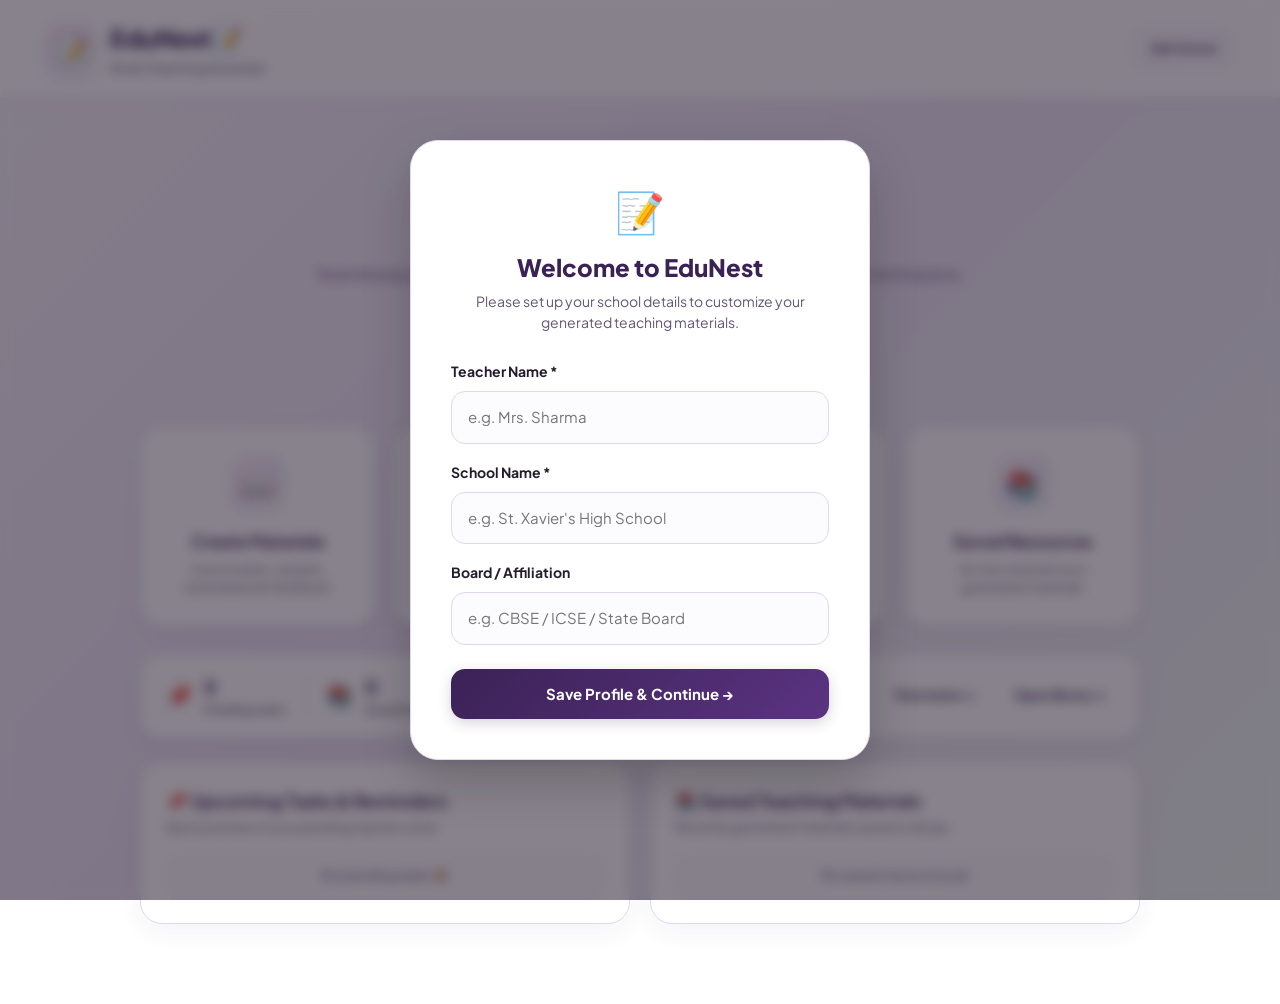
==== commit e25c4dc3: "Rename indexgem3.html to index.html" ====
--- a/index.html
+++ b/index.html
@@ -3,198 +3,731 @@
 <head>
 <meta charset="UTF-8">
 <meta name="viewport" content="width=device-width, initial-scale=1.0">
-<title>NoorLearn — Your AI Teaching Assistant</title>
+<title>EduNest📝 — Smart Teaching Assistant</title>
+<!-- Aesthetic Font import: Plus Jakarta Sans -->
+<link rel="preconnect" href="https://fonts.googleapis.com">
+<link rel="preconnect" href="https://fonts.gstatic.com" crossorigin>
+<link href="https://fonts.googleapis.com/css2?family=Plus+Jakarta+Sans:wght@400;500;600;700;800&display=swap" rel="stylesheet">
+
 <style>
 *{box-sizing:border-box;margin:0;padding:0}
-body{font-family:Inter,-apple-system,BlinkMacSystemFont,"Segoe UI",Roboto,Arial,sans-serif;background:#f5f7fb;color:#263238;min-height:100vh}
-button,input,select,textarea{font:inherit}button{cursor:pointer}
-header{background:#fff;border-bottom:1px solid #e8ecf2;padding:18px 40px;display:flex;align-items:center;justify-content:space-between}
-.brand{display:flex;align-items:center;gap:12px}.brand-icon{width:42px;height:42px;border-radius:12px;background:#e9f5ef;display:flex;align-items:center;justify-content:center;font-size:23px}.brand-name{font-size:21px;font-weight:750;color:#183c2b}.brand-subtitle{font-size:12px;color:#7b8794;margin-top:2px}
-main{width:min(1100px,calc(100% - 40px));margin:0 auto;padding:55px 0 80px}
-#dashboard{display:block}.hero{text-align:center;max-width:750px;margin:0 auto 48px}.hero h1{font-size:clamp(32px,5vw,48px);line-height:1.1;color:#173c2a;margin-bottom:12px;letter-spacing:-1px}.hero .subtitle{font-size:19px;color:#687580;margin-bottom:10px}.hero .tagline{font-size:15px;color:#89939d}.greeting{text-align:center;margin-bottom:28px}.greeting h2{font-size:24px;color:#29343b}.greeting p{margin-top:7px;color:#87919a;font-size:14px}
-.tools-grid{display:grid;grid-template-columns:repeat(4,1fr);gap:18px}.tool-card{border:1px solid #e5eaf0;background:#fff;border-radius:18px;padding:25px 18px;min-height:150px;display:flex;flex-direction:column;align-items:center;justify-content:center;text-align:center;transition:.2s ease;box-shadow:0 4px 15px rgba(30,45,55,.04)}.tool-card:hover{transform:translateY(-3px);border-color:#b9d9c8;box-shadow:0 10px 25px rgba(30,45,55,.08)}.tool-icon{width:52px;height:52px;border-radius:15px;background:#f0f7f3;display:flex;align-items:center;justify-content:center;font-size:25px;margin-bottom:14px}.tool-card h3{font-size:15px;color:#29363d;font-weight:650}.tool-card p{color:#8a959d;font-size:12px;margin-top:6px}
-.section{display:none}.section.active{display:block}.section-header{display:flex;align-items:center;gap:15px;margin-bottom:30px}.back-button{border:1px solid #dfe5ea;background:#fff;color:#53616b;padding:9px 14px;border-radius:10px;transition:.2s}.back-button:hover{background:#f3f6f8}.section-title h2{color:#183c2b;font-size:28px}.section-title p{color:#818c94;font-size:14px;margin-top:4px}
-.form-card,.result-card,.placeholder-card{background:#fff;border:1px solid #e5eaf0;border-radius:20px;box-shadow:0 5px 20px rgba(30,45,55,.04)}.form-card{padding:30px;max-width:900px;margin:0 auto}.form-grid{display:grid;grid-template-columns:repeat(2,1fr);gap:22px}.form-group{display:flex;flex-direction:column}.form-group.full-width{grid-column:1/-1}label{font-size:13px;font-weight:650;color:#46545d;margin-bottom:8px}input,select,textarea{width:100%;border:1px solid #dce3e8;border-radius:11px;padding:12px 14px;background:#fbfcfd;color:#263238;outline:none;transition:.2s}textarea{min-height:130px;resize:vertical}input:focus,select:focus,textarea:focus{border-color:#91bca5;box-shadow:0 0 0 3px rgba(145,188,165,.15);background:#fff}.submit-row{margin-top:28px;display:flex;justify-content:flex-end}.primary-button{border:none;border-radius:11px;background:#2f6b4d;color:#fff;padding:12px 22px;font-weight:650;transition:.2s}.primary-button:hover{background:#25583f;transform:translateY(-1px)}.primary-button:disabled{opacity:.65;cursor:not-allowed;transform:none}.secondary-button{border:1px solid #d9e1e5;background:#fff;color:#53616b;padding:10px 17px;border-radius:10px;font-weight:600}.secondary-button:hover{background:#f4f7f8}
-.loading{display:none;text-align:center;padding:45px 20px}.loading.active{display:block}.spinner{width:42px;height:42px;border:4px solid #e2ebe6;border-top-color:#2f6b4d;border-radius:50%;animation:spin .8s linear infinite;margin:0 auto 15px}@keyframes spin{to{transform:rotate(360deg)}}.loading p{color:#7d898f;font-size:14px}
-.result-container{display:none;max-width:900px;margin:30px auto 0}.result-container.active{display:block}.result-card{overflow:hidden}.result-header{padding:18px 24px;border-bottom:1px solid #e9edf1;display:flex;align-items:center;justify-content:space-between;gap:15px}.result-header h3{font-size:17px;color:#294238}.saved-message{display:none;font-size:13px;color:#2f6b4d;font-weight:600}.saved-message.show{display:inline}.result-content{padding:28px;line-height:1.7;color:#35424a}.result-content h1,.result-content h2,.result-content h3{color:#214c35;margin-top:25px;margin-bottom:10px}.result-content h1:first-child,.result-content h2:first-child,.result-content h3:first-child{margin-top:0}.result-content h2{font-size:21px}.result-content h3{font-size:17px}.result-content p{margin-bottom:13px}.result-content ul,.result-content ol{margin:8px 0 18px 24px}.result-content li{margin-bottom:6px}.result-content strong{color:#244b36}.result-content blockquote{border-left:4px solid #9cc5ac;padding-left:15px;color:#647078;margin:15px 0}.result-actions{padding:18px 24px;border-top:1px solid #e9edf1;display:flex;justify-content:flex-end;gap:10px}.save-button{border:none;background:#e8f3ed;color:#286143;padding:10px 18px;border-radius:10px;font-weight:650}.save-button:hover{background:#d9ecdf}
-.error-message{display:none;max-width:900px;margin:25px auto;padding:15px 18px;background:#fff3f2;border:1px solid #f0d2cf;border-radius:12px;color:#a34840;font-size:14px}.error-message.show{display:block}
-.placeholder-card{max-width:750px;margin:40px auto;padding:45px 30px;text-align:center}.placeholder-icon{font-size:42px;margin-bottom:15px}.placeholder-card h3{color:#294238;margin-bottom:8px}.placeholder-card p{color:#87929a;font-size:14px}
-.students-card{max-width:1000px;margin:0 auto;background:#fff;border:1px solid #e5eaf0;border-radius:20px;box-shadow:0 5px 20px rgba(30,45,55,.04);overflow:hidden}.students-card-header{padding:20px 24px;border-bottom:1px solid #e9edf1}.students-card-header h3{color:#294238}.students-card-header p{color:#87929a;font-size:13px;margin-top:5px}.student-row{padding:18px 24px;border-bottom:1px solid #eef1f3;display:flex;align-items:center;justify-content:space-between;gap:18px}.student-row:last-child{border-bottom:none}.student-info{min-width:0}.student-name{font-weight:700;color:#294238;display:flex;align-items:center;gap:9px;flex-wrap:wrap}.student-meta{font-size:12px;color:#849099;margin-top:5px}.student-actions{display:flex;align-items:center;gap:10px;flex-shrink:0}.risk-button{border:none;background:#eef6f1;color:#286143;padding:9px 13px;border-radius:9px;font-size:13px;font-weight:650}.risk-button:disabled{opacity:.6;cursor:not-allowed}.risk-badge{display:none;padding:6px 10px;border-radius:999px;font-size:12px;font-weight:700}.risk-badge.show{display:inline-flex}.risk-badge.at-risk{background:#fde9e7;color:#a34840}.risk-badge.not-risk{background:#e8f3ed;color:#286143}.risk-badge.error{background:#fff3f2;color:#a34840}
-.small-note{max-width:1000px;margin:12px auto 0;color:#87929a;font-size:12px}.top-actions{display:flex;gap:10px;flex-wrap:wrap}.generate-section .form-card{max-width:900px}
-
-
-/* Saved resources + editable AI output */
-.dashboard-tools{display:grid;grid-template-columns:1fr 1fr;gap:18px;margin-top:22px;max-width:1000px;margin-left:auto;margin-right:auto}
-.dashboard-panel{background:#fff;border:1px solid #e5eaf0;border-radius:18px;padding:20px;box-shadow:0 4px 15px rgba(30,45,55,.04)}
-.dashboard-panel h3{font-size:16px;color:#294238}.dashboard-panel p{font-size:12px;color:#87929a;margin-top:5px}
-.dashboard-task-list{margin-top:14px;display:grid;gap:8px}.dashboard-task{display:flex;align-items:center;gap:9px;padding:9px 10px;background:#f8faf9;border-radius:10px;color:#53616b;font-size:12px}.dashboard-task .dot{width:7px;height:7px;border-radius:50%;background:#c9825b;flex-shrink:0}.dashboard-task.done{opacity:.6}.dashboard-task.done .dot{background:#7aa78b}.dashboard-task.empty{justify-content:center;color:#8a959d;background:#fbfcfd}
-.dashboard-panel-actions{margin-top:14px;display:flex;gap:8px;flex-wrap:wrap}
-.saved-library{max-width:1000px;margin:0 auto}.library-toolbar{display:flex;gap:12px;align-items:center;justify-content:space-between;flex-wrap:wrap;margin-bottom:18px}.library-search{max-width:320px}.library-list{display:grid;gap:12px}.library-card{background:#fff;border:1px solid #e5eaf0;border-radius:16px;padding:17px 19px;box-shadow:0 4px 15px rgba(30,45,55,.04)}.library-card-top{display:flex;justify-content:space-between;align-items:flex-start;gap:12px}.library-title{font-weight:700;color:#294238;font-size:15px}.library-type{font-size:11px;padding:5px 9px;border-radius:999px;background:#eef6f1;color:#286143;white-space:nowrap}.library-meta{font-size:11px;color:#8a959d;margin-top:6px}.library-preview{margin-top:10px;color:#65727b;font-size:12px;line-height:1.55;white-space:pre-wrap;display:-webkit-box;-webkit-line-clamp:4;-webkit-box-orient:vertical;overflow:hidden}.library-actions{display:flex;gap:8px;flex-wrap:wrap;margin-top:13px}.library-empty{background:#fff;border:1px dashed #d8e0e5;border-radius:16px;padding:38px 20px;text-align:center;color:#87929a;font-size:13px}
-.edit-note{font-size:12px;color:#87929a;margin:0 24px 0;padding-top:0}.result-editor{display:none;width:calc(100% - 56px);margin:0 28px 0;min-height:360px;border:1px solid #dce3e8;border-radius:11px;padding:16px;background:#fbfcfd;color:#263238;line-height:1.65;resize:vertical}.result-editor.active{display:block}.result-content.editing{display:none}.edit-button{border:1px solid #d9e1e5;background:#fff;color:#53616b;padding:10px 18px;border-radius:10px;font-weight:650}.edit-button:hover{background:#f4f7f8}
-@media(max-width:700px){.dashboard-tools{grid-template-columns:1fr}.library-toolbar{align-items:stretch}.library-search{max-width:none}.library-card-top{flex-direction:column}.library-type{align-self:flex-start}.library-actions button{flex:1}.result-editor{width:calc(100% - 40px);margin:0 20px;min-height:300px}.edit-note{margin-left:20px;margin-right:20px}}
-.notes-toolbar{max-width:1000px;margin:0 auto 18px;display:flex;align-items:center;justify-content:space-between;gap:12px;flex-wrap:wrap}.notes-summary{display:flex;gap:10px;flex-wrap:wrap}.note-stat{background:#fff;border:1px solid #e5eaf0;border-radius:12px;padding:9px 13px;color:#687580;font-size:12px}.note-stat strong{color:#294238;font-size:15px;margin-right:4px}.notes-search{max-width:280px}.notes-add{max-width:1000px;margin:0 auto 18px}.notes-add .form-card{max-width:none}.notes-list{max-width:1000px;margin:0 auto;display:grid;gap:12px}.note-card{background:#fff;border:1px solid #e5eaf0;border-radius:16px;padding:18px 20px;box-shadow:0 4px 15px rgba(30,45,55,.04)}.note-card.important{border-left:4px solid #c9825b}.note-card.completed{opacity:.72}.note-card-top{display:flex;align-items:flex-start;justify-content:space-between;gap:15px}.note-card-title{font-size:16px;font-weight:700;color:#294238;word-break:break-word}.note-card.completed .note-card-title{text-decoration:line-through}.note-type{display:inline-flex;align-items:center;border-radius:999px;padding:5px 9px;font-size:11px;font-weight:700;background:#eef6f1;color:#286143;white-space:nowrap}.note-type.important{background:#fff1eb;color:#a85f3c}.note-body{margin-top:10px;color:#66737c;font-size:13px;line-height:1.6;white-space:pre-wrap;word-break:break-word}.note-meta{margin-top:12px;color:#919ba2;font-size:11px;display:flex;gap:10px;flex-wrap:wrap}.note-date-overdue{color:#a34840!important;font-weight:700}.note-actions{margin-top:14px;display:flex;gap:8px;flex-wrap:wrap}.note-action{border:1px solid #dfe5ea;background:#fff;color:#53616b;padding:7px 11px;border-radius:9px;font-size:12px;font-weight:600}.note-action:hover{background:#f4f7f8}.note-action.complete{background:#e8f3ed;border-color:#d7eadf;color:#286143}.notes-empty{background:#fff;border:1px dashed #d8e0e5;border-radius:16px;padding:38px 20px;text-align:center;color:#87929a;font-size:13px}
-@media(max-width:600px){.notes-toolbar{align-items:stretch}.notes-summary{width:100%}.note-stat{flex:1;min-width:0;text-align:center}.notes-search{max-width:none;width:100%}.note-card{padding:16px}.note-card-top{flex-direction:column}.note-type{align-self:flex-start}.note-action{flex:1;text-align:center}}
-@media(max-width:850px){.tools-grid{grid-template-columns:repeat(2,1fr)}}@media(max-width:600px){header{padding:15px 20px}main{width:min(100% - 25px,1100px);padding-top:35px}.tools-grid{grid-template-columns:1fr}.form-grid{grid-template-columns:1fr}.form-group.full-width{grid-column:auto}.form-card{padding:20px}.section-header{align-items:flex-start}.result-actions{flex-direction:column}.result-actions button{width:100%}.student-row{align-items:flex-start;flex-direction:column}.student-actions{width:100%;flex-wrap:wrap}.student-actions .risk-button{flex:1}}
-
-/* Cleaner dashboard and separate Create Materials page */
-.dashboard-grid{display:grid;grid-template-columns:repeat(4,1fr);gap:18px;max-width:1000px;margin:0 auto}
-.dashboard-grid .tool-card{min-height:165px}
-.dashboard-glance{max-width:1000px;margin:22px auto 0;background:#fff;border:1px solid #e5eaf0;border-radius:16px;padding:13px 16px;display:flex;align-items:center;gap:12px;box-shadow:0 4px 15px rgba(30,45,55,.03)}
-.glance-item{display:flex;align-items:center;gap:9px;padding-right:16px;border-right:1px solid #e9edf1}
-.glance-item>span{font-size:18px}.glance-item strong{display:block;font-size:15px;color:#294238}.glance-item small{display:block;color:#8a959d;font-size:11px;margin-top:1px}
-.glance-link{border:0;background:transparent;color:#2f6b4d;font-size:12px;font-weight:650;padding:7px 8px;margin-left:auto}
-.glance-link + .glance-link{margin-left:0}
-.create-grid{display:grid;grid-template-columns:repeat(3,1fr);gap:18px;max-width:1000px;margin:0 auto}
-.create-card{min-height:170px}
+:root {
+  --bg-gradient: linear-gradient(135deg, #f8f3fa 0%, #ede5f7 50%, #eef6f2 100%);
+  --primary: #3b2256;
+  --primary-hover: #2a1640;
+  --accent-purple: #8A2BE2;
+  --accent-pink: #e85382;
+  --accent-green: #278551;
+  --text-main: #251d2d;
+  --text-muted: #645672;
+  --card-bg: #ffffff;
+  --border-color: #e3d7f0;
+  --card-shadow: 0 8px 24px rgba(74, 46, 104, 0.06);
+}
+
+body {
+  font-family: 'Plus Jakarta Sans', -apple-system, BlinkMacSystemFont, "Segoe UI", Roboto, Arial, sans-serif;
+  background: var(--bg-gradient);
+  background-attachment: fixed;
+  color: var(--text-main);
+  min-height: 100vh;
+  font-size: 16px;
+  line-height: 1.5;
+}
+
+button, input, select, textarea { font: inherit; }
+button { cursor: pointer; }
+
+header {
+  background: rgba(255, 255, 255, 0.88);
+  backdrop-filter: blur(12px);
+  border-bottom: 1px solid var(--border-color);
+  padding: 20px 48px;
+  display: flex;
+  align-items: center;
+  justify-content: space-between;
+  box-shadow: 0 2px 12px rgba(59, 34, 86, 0.03);
+}
+
+.brand { display: flex; align-items: center; gap: 14px; }
+.brand-icon {
+  width: 48px;
+  height: 48px;
+  border-radius: 16px;
+  background: linear-gradient(135deg, #fce4ec, #f3e5f5, #e8f5e9);
+  display: flex;
+  align-items: center;
+  justify-content: center;
+  font-size: 26px;
+  box-shadow: 0 4px 12px rgba(138, 43, 226, 0.12);
+}
+.brand-name { 
+  font-size: 25px; 
+  font-weight: 800; 
+  color: var(--primary); 
+  letter-spacing: -0.5px;
+  display: flex;
+  align-items: center;
+  gap: 6px;
+}
+.brand-subtitle { font-size: 13px; color: var(--text-muted); margin-top: 1px; font-weight: 500; }
+
+main { width: min(1120px, calc(100% - 48px)); margin: 0 auto; padding: 48px 0 80px; }
+
+#dashboard { display: block; }
+.hero { text-align: center; max-width: 780px; margin: 0 auto 40px; }
+.hero h1 { font-size: clamp(36px, 5.5vw, 52px); line-height: 1.15; color: var(--primary); margin-bottom: 14px; font-weight: 800; letter-spacing: -1.2px; }
+.hero .subtitle { font-size: 21px; color: var(--text-muted); margin-bottom: 10px; font-weight: 600; }
+.hero .tagline { font-size: 16px; color: #766388; font-weight: 500; }
+.greeting { text-align: center; margin-bottom: 32px; }
+.greeting h2 { font-size: 26px; color: var(--primary); font-weight: 750; }
+.greeting p { margin-top: 6px; color: var(--text-muted); font-size: 15px; }
+
+/* Tools & Dashboard Cards */
+.tools-grid { display: grid; grid-template-columns: repeat(4, 1fr); gap: 20px; }
+.tool-card {
+  border: 1px solid var(--border-color);
+  background: var(--card-bg);
+  border-radius: 22px;
+  padding: 28px 20px;
+  min-height: 175px;
+  display: flex;
+  flex-direction: column;
+  align-items: center;
+  justify-content: center;
+  text-align: center;
+  transition: all .25s ease;
+  box-shadow: var(--card-shadow);
+}
+.tool-card:hover {
+  transform: translateY(-4px);
+  border-color: #cbb2df;
+  box-shadow: 0 14px 30px rgba(74, 46, 104, 0.1);
+}
+.tool-icon {
+  width: 58px;
+  height: 58px;
+  border-radius: 18px;
+  background: linear-gradient(135deg, #fdf0f5, #f3e9fc, #edf7f2);
+  display: flex;
+  align-items: center;
+  justify-content: center;
+  font-size: 28px;
+  margin-bottom: 16px;
+  box-shadow: inset 0 0 0 1px rgba(255,255,255,0.8);
+}
+.tool-card h3 { font-size: 17px; color: var(--primary); font-weight: 700; }
+.tool-card p { color: var(--text-muted); font-size: 13px; margin-top: 6px; line-height: 1.4; }
+
+/* Visible Dashboard Overview Panels */
+.dashboard-grid { display: grid; grid-template-columns: repeat(4, 1fr); gap: 20px; max-width: 1000px; margin: 0 auto; }
+.dashboard-glance {
+  max-width: 1000px;
+  margin: 28px auto 0;
+  background: var(--card-bg);
+  border: 1px solid var(--border-color);
+  border-radius: 20px;
+  padding: 18px 24px;
+  display: flex;
+  align-items: center;
+  gap: 20px;
+  box-shadow: var(--card-shadow);
+}
+.glance-item { display: flex; align-items: center; gap: 12px; padding-right: 20px; border-right: 1px solid var(--border-color); }
+.glance-item > span { font-size: 22px; }
+.glance-item strong { display: block; font-size: 18px; color: var(--primary); font-weight: 800; }
+.glance-item small { display: block; color: var(--text-muted); font-size: 12px; font-weight: 600; margin-top: 1px; }
+.glance-link { border: 0; background: transparent; color: var(--primary); font-size: 13px; font-weight: 700; padding: 8px 10px; margin-left: auto; transition: opacity 0.2s; }
+.glance-link:hover { opacity: 0.8; }
+.glance-link + .glance-link { margin-left: 0; }
+
+.dashboard-panels { display: grid; grid-template-columns: 1fr 1fr; gap: 20px; margin-top: 24px; max-width: 1000px; margin-left: auto; margin-right: auto; }
+.dashboard-panel { background: var(--card-bg); border: 1px solid var(--border-color); border-radius: 22px; padding: 24px; box-shadow: var(--card-shadow); }
+.dashboard-panel h3 { font-size: 18px; color: var(--primary); font-weight: 700; display: flex; align-items: center; gap: 8px; }
+.dashboard-panel p { font-size: 13px; color: var(--text-muted); margin-top: 4px; }
+.dashboard-task-list { margin-top: 16px; display: grid; gap: 10px; }
+.dashboard-task { display: flex; align-items: center; gap: 12px; padding: 12px 14px; background: #faf7fc; border: 1px solid #f0e6f8; border-radius: 12px; color: var(--text-main); font-size: 13px; font-weight: 500; }
+.dashboard-task .dot { width: 8px; height: 8px; border-radius: 50%; background: var(--accent-pink); flex-shrink: 0; }
+.dashboard-task.empty { justify-content: center; color: var(--text-muted); background: #fcfbfe; border-style: dashed; }
+
+.section { display: none; }
+.section.active { display: block; }
+.section-header { display: flex; align-items: center; gap: 18px; margin-bottom: 32px; }
+.back-button { border: 1px solid var(--border-color); background: #fff; color: var(--text-muted); padding: 10px 18px; border-radius: 12px; font-weight: 600; font-size: 14px; transition: .2s; }
+.back-button:hover { background: #f6edf9; color: var(--primary); }
+.section-title h2 { color: var(--primary); font-size: 30px; font-weight: 800; }
+.section-title p { color: var(--text-muted); font-size: 15px; margin-top: 4px; }
+
+/* Forms & UI Cards */
+.form-card, .result-card, .placeholder-card {
+  background: var(--card-bg);
+  border: 1px solid var(--border-color);
+  border-radius: 24px;
+  box-shadow: var(--card-shadow);
+}
+.form-card { padding: 36px; max-width: 900px; margin: 0 auto; }
+.form-grid { display: grid; grid-template-columns: repeat(2, 1fr); gap: 24px; }
+.form-group { display: flex; flex-direction: column; }
+.form-group.full-width { grid-column: 1/-1; }
+label { font-size: 14px; font-weight: 700; color: var(--text-main); margin-bottom: 9px; }
+input, select, textarea {
+  width: 100%;
+  border: 1px solid var(--border-color);
+  border-radius: 14px;
+  padding: 14px 16px;
+  background: #fcfbfe;
+  color: var(--text-main);
+  font-size: 15px;
+  outline: none;
+  transition: .2s;
+}
+textarea { min-height: 140px; resize: vertical; }
+input:focus, select:focus, textarea:focus {
+  border-color: var(--accent-purple);
+  box-shadow: 0 0 0 3px rgba(138, 43, 226, 0.14);
+  background: #fff;
+}
+.submit-row { margin-top: 32px; display: flex; justify-content: flex-end; }
+.primary-button {
+  border: none;
+  border-radius: 14px;
+  background: linear-gradient(135deg, var(--primary), #5b3382);
+  color: #fff;
+  padding: 14px 26px;
+  font-size: 15px;
+  font-weight: 700;
+  transition: .2s;
+  box-shadow: 0 4px 14px rgba(59, 34, 86, 0.2);
+}
+.primary-button:hover { background: linear-gradient(135deg, var(--primary-hover), #472667); transform: translateY(-1px); }
+.primary-button:disabled { opacity: .65; cursor: not-allowed; transform: none; }
+.secondary-button { border: 1px solid var(--border-color); background: #fff; color: var(--text-muted); padding: 12px 20px; border-radius: 12px; font-weight: 650; font-size: 14px; }
+.secondary-button:hover { background: #f8f4fb; }
+
+/* Loading & Results */
+.loading { display: none; text-align: center; padding: 50px 20px; }
+.loading.active { display: block; }
+.spinner {
+  width: 46px;
+  height: 46px;
+  border: 4px solid #f0e6f5;
+  border-top-color: var(--accent-purple);
+  border-radius: 50%;
+  animation: spin .8s linear infinite;
+  margin: 0 auto 18px;
+}
+@keyframes spin { to { transform: rotate(360deg); } }
+.loading p { color: var(--text-muted); font-size: 15px; font-weight: 500; }
+
+.result-container { display: none; max-width: 900px; margin: 32px auto 0; }
+.result-container.active { display: block; }
+.result-card { overflow: hidden; }
+.result-header { padding: 22px 28px; border-bottom: 1px solid var(--border-color); display: flex; align-items: center; justify-content: space-between; gap: 15px; background: #faf7fc; }
+.result-header h3 { font-size: 19px; color: var(--primary); font-weight: 800; }
+.saved-message { display: none; font-size: 14px; color: var(--accent-green); font-weight: 700; }
+.saved-message.show { display: inline; }
+.result-content { padding: 32px; line-height: 1.75; color: var(--text-main); font-size: 15px; }
+.result-content h1, .result-content h2, .result-content h3 { color: var(--primary); margin-top: 26px; margin-bottom: 12px; font-weight: 800; }
+.result-content h1:first-child, .result-content h2:first-child, .result-content h3:first-child { margin-top: 0; }
+.result-content h2 { font-size: 23px; }
+.result-content h3 { font-size: 19px; }
+.result-content p { margin-bottom: 14px; }
+.result-content ul, .result-content ol { margin: 10px 0 20px 26px; }
+.result-content li { margin-bottom: 7px; }
+.result-content strong { color: var(--primary); }
+.result-content blockquote { border-left: 4px solid #d1b3e0; padding-left: 18px; color: var(--text-muted); margin: 18px 0; font-style: italic; }
+.result-actions { padding: 20px 28px; border-top: 1px solid var(--border-color); display: flex; justify-content: flex-end; gap: 12px; background: #faf7fc; }
+.save-button { border: none; background: #f1e6fa; color: var(--primary); padding: 12px 22px; border-radius: 12px; font-weight: 700; font-size: 14px; }
+.save-button:hover { background: #e3d2f5; }
+
+.error-message { display: none; max-width: 900px; margin: 25px auto; padding: 16px 20px; background: #fff0f3; border: 1px solid #f8c2cb; border-radius: 14px; color: #b82e4f; font-size: 15px; }
+.error-message.show { display: block; }
+
+/* Student Table & Risk Analysis */
+.students-card { max-width: 1000px; margin: 0 auto; background: var(--card-bg); border: 1px solid var(--border-color); border-radius: 24px; box-shadow: var(--card-shadow); overflow: hidden; }
+.students-card-header { padding: 24px 28px; border-bottom: 1px solid var(--border-color); background: #faf7fc; }
+.students-card-header h3 { color: var(--primary); font-size: 20px; font-weight: 800; }
+.students-card-header p { color: var(--text-muted); font-size: 14px; margin-top: 4px; }
+.student-row { padding: 20px 28px; border-bottom: 1px solid #f3edf8; display: flex; align-items: center; justify-content: space-between; gap: 20px; }
+.student-row:last-child { border-bottom: none; }
+.student-name { font-size: 17px; font-weight: 750; color: var(--primary); display: flex; align-items: center; gap: 10px; flex-wrap: wrap; }
+.student-meta { font-size: 13px; color: var(--text-muted); margin-top: 4px; }
+.student-actions { display: flex; align-items: center; gap: 12px; flex-shrink: 0; }
+.risk-button { border: none; background: #f3eef8; color: var(--primary); padding: 10px 16px; border-radius: 99px; font-size: 14px; font-weight: 700; }
+.risk-badge { display: none; padding: 6px 12px; border-radius: 999px; font-size: 13px; font-weight: 700; }
+.risk-badge.show { display: inline-flex; }
+.risk-badge.at-risk { background: #ffebee; color: #c62828; }
+.risk-badge.not-risk { background: #e8f5e9; color: #2e7d32; }
+
+/* Saved Resources & Library */
+.saved-library { max-width: 1000px; margin: 0 auto; }
+.library-toolbar { display: flex; gap: 14px; align-items: center; justify-content: space-between; flex-wrap: wrap; margin-bottom: 22px; }
+.library-search { max-width: 340px; }
+.library-list { display: grid; gap: 16px; }
+.library-card { background: var(--card-bg); border: 1px solid var(--border-color); border-radius: 20px; padding: 20px 24px; box-shadow: var(--card-shadow); }
+.library-card-top { display: flex; justify-content: space-between; align-items: flex-start; gap: 14px; }
+.library-title { font-weight: 800; color: var(--primary); font-size: 17px; }
+.library-type { font-size: 12px; font-weight: 700; padding: 6px 12px; border-radius: 999px; background: #f3eef8; color: var(--primary); white-space: nowrap; }
+.library-meta { font-size: 13px; color: var(--text-muted); margin-top: 6px; }
+.library-preview { margin-top: 12px; color: var(--text-main); font-size: 14px; line-height: 1.6; white-space: pre-wrap; display: -webkit-box; line-clamp: 3; -webkit-line-clamp: 3; -webkit-box-orient: vertical; overflow: hidden; }
+.library-actions { display: flex; gap: 10px; flex-wrap: wrap; margin-top: 16px; }
+.library-empty { background: var(--card-bg); border: 1px dashed var(--border-color); border-radius: 20px; padding: 42px 24px; text-align: center; color: var(--text-muted); font-size: 15px; }
+
+/* Teacher Notes */
+.notes-toolbar { max-width: 1000px; margin: 0 auto 22px; display: flex; align-items: center; justify-content: space-between; gap: 14px; flex-wrap: wrap; }
+.notes-summary { display: flex; gap: 12px; flex-wrap: wrap; }
+.note-stat { background: var(--card-bg); border: 1px solid var(--border-color); border-radius: 14px; padding: 10px 16px; color: var(--text-muted); font-size: 13px; font-weight: 600; }
+.note-stat strong { color: var(--primary); font-size: 17px; font-weight: 800; margin-right: 5px; }
+.notes-search { max-width: 300px; }
+.notes-list { max-width: 1000px; margin: 0 auto; display: grid; gap: 14px; }
+.note-card { background: var(--card-bg); border: 1px solid var(--border-color); border-radius: 18px; padding: 20px 24px; box-shadow: var(--card-shadow); }
+.note-card-top { display: flex; align-items: flex-start; justify-content: space-between; gap: 15px; }
+.note-card-title { font-size: 17px; font-weight: 750; color: var(--primary); }
+.note-type { display: inline-flex; align-items: center; border-radius: 999px; padding: 5px 12px; font-size: 12px; font-weight: 700; background: #f3eef8; color: var(--primary); }
+
+/* Modal & School Setup */
+.modal-overlay { position: fixed; inset: 0; background: rgba(37, 29, 45, 0.55); backdrop-filter: blur(6px); z-index: 1000; display: flex; align-items: center; justify-content: center; padding: 20px; }
+.modal-card { background: #fff; border-radius: 28px; padding: 40px; width: 100%; max-width: 460px; box-shadow: 0 20px 50px rgba(0,0,0,0.2); border: 1px solid var(--border-color); }
+.modal-header { text-align: center; margin-bottom: 28px; }
+.modal-header .icon { font-size: 40px; margin-bottom: 8px; }
+.modal-header h2 { font-size: 24px; color: var(--primary); font-weight: 800; }
+.modal-header p { font-size: 14px; color: var(--text-muted); margin-top: 6px; }
+.user-badge { display: flex; align-items: center; gap: 14px; text-align: right; }
+.user-badge-school { font-size: 14px; font-weight: 800; color: var(--primary); }
+.user-badge-teacher { font-size: 12px; color: var(--text-muted); font-weight: 600; }
+.edit-details-btn { border: 1px solid var(--border-color); background: #faf7fc; color: var(--primary); font-size: 12px; font-weight: 700; padding: 8px 14px; border-radius: 10px; transition: .2s; }
+.edit-details-btn:hover { background: #f1e6fa; }
+
+/* Printable School Header */
+.printable-school-header { display: none; text-align: center; padding-bottom: 20px; margin-bottom: 24px; border-bottom: 2px solid var(--primary); }
+.printable-school-header h1 { font-size: 26px; text-transform: uppercase; color: var(--primary); font-weight: 800; letter-spacing: 1px; }
+.printable-school-header p { font-size: 13px; text-transform: uppercase; color: var(--text-muted); font-weight: 600; margin-top: 3px; }
+.printable-school-header .paper-type-title { font-size: 17px; font-weight: 700; color: var(--text-main); margin-top: 12px; text-decoration: underline; }
+
+.create-grid { display: grid; grid-template-columns: repeat(3, 1fr); gap: 20px; max-width: 1000px; margin: 0 auto; }
+.create-card { min-height: 180px; }
+
+@media print {
+  body * { visibility: hidden; }
+  .result-container.active, .result-container.active * { visibility: visible; }
+  .result-container.active { position: absolute; left: 0; top: 0; width: 100%; max-width: none; margin: 0; padding: 0; }
+  .result-actions, .edit-note, .result-header, .edit-button, .save-button { display: none!important; }
+  .printable-school-header { display: block!important; }
+}
+
 @media(max-width:900px){
-  .dashboard-grid{grid-template-columns:repeat(2,1fr)}
-  .create-grid{grid-template-columns:repeat(2,1fr)}
+  .tools-grid, .dashboard-grid { grid-template-columns: repeat(2, 1fr); }
+  .create-grid { grid-template-columns: repeat(2, 1fr); }
+  .dashboard-panels { grid-template-columns: 1fr; }
 }
 @media(max-width:600px){
-  .dashboard-grid{grid-template-columns:1fr 1fr;gap:12px}
-  .dashboard-grid .tool-card{min-height:145px;padding:18px 10px}
-  .create-grid{grid-template-columns:1fr}
-  .dashboard-glance{display:grid;grid-template-columns:1fr 1fr}
-  .glance-item{border-right:0;padding-right:0}
-  .glance-link{margin-left:0;text-align:left;padding-left:0}
-  .glance-link + .glance-link{margin-left:0}
-}
-
+  header { padding: 16px 20px; }
+  main { width: min(100% - 30px, 1100px); padding-top: 32px; }
+  .tools-grid, .dashboard-grid { grid-template-columns: 1fr; }
+  .create-grid { grid-template-columns: 1fr; }
+  .form-grid { grid-template-columns: 1fr; }
+  .form-card { padding: 24px; }
+  .dashboard-glance { display: grid; grid-template-columns: 1fr 1fr; gap: 12px; }
+  .glance-item { border-right: 0; padding-right: 0; }
+  .glance-link { margin-left: 0; text-align: left; padding-left: 0; }
+}
+.result-toolbar { display:flex; flex-wrap:wrap; gap:10px; padding:16px 20px; border-bottom:1px solid var(--border-color); background:#faf7fc; }
+.edit-container { padding:16px 20px; border-bottom:1px solid var(--border-color); }
+.edit-container textarea { width:100%; min-height:260px; border:1px solid var(--border-color); border-radius:12px; padding:14px; font-family:monospace; resize:vertical; }
+.edit-actions { display:flex; justify-content:flex-end; gap:10px; margin-top:10px; }
+.student-upload-row { display:flex; align-items:center; gap:12px; flex-wrap:wrap; margin:16px 0 8px; }
+.file-button { display:inline-flex; align-items:center; gap:8px; }
+.muted-message { color:var(--text-muted); font-size:13px; margin:8px 0 14px; }
+.clickable-resource { cursor:pointer; transition:.2s; }.clickable-resource:hover { border-color:#cbb2df; box-shadow:0 10px 24px rgba(74,46,104,.12); }
+.dashboard-resource-preview { width:100%; border:1px solid var(--border-color); border-radius:12px; background:#fff; color:var(--primary); padding:11px 13px; margin:6px 0; text-align:left; cursor:pointer; }.dashboard-resource-preview strong,.dashboard-resource-preview small{display:block}.dashboard-resource-preview small{color:var(--text-muted);font-size:11px;margin-top:3px}
+.resource-modal-heading { padding-right:30px; border-bottom:1px solid var(--border-color); padding-bottom:16px; margin-bottom:10px; }.resource-modal-heading h2{color:var(--primary);margin:6px 0}.resource-modal-heading p{color:var(--text-muted);font-size:13px}.resource-type{color:var(--accent-green);font-size:11px;font-weight:800;text-transform:uppercase;letter-spacing:.08em}.resource-modal-content{max-height:60vh;overflow:auto;padding:12px 0}
+.close-button { position:absolute; top:12px; right:16px; border:0; background:transparent; color:var(--text-muted); font-size:28px; line-height:1; cursor:pointer; }
+@media print { body * { visibility:hidden; } #printable-resource, #printable-resource * { visibility:visible; } #printable-resource { position:absolute; inset:0; padding:36px; background:#fff; color:#251d2d; } }
 </style>
 </head>
 <body>
+
+<!-- Login / School Setup Modal -->
+<div id="loginModal" class="modal-overlay" style="display:none;">
+  <div class="modal-card">
+    <div class="modal-header">
+      <div class="icon">📝</div>
+      <h2>Welcome to EduNest</h2>
+      <p>Please set up your school details to customize your generated teaching materials.</p>
+    </div>
+    <form id="loginForm">
+      <div class="form-group" style="margin-bottom:18px">
+        <label for="inputTeacherName">Teacher Name *</label>
+        <input id="inputTeacherName" type="text" placeholder="e.g. Mrs. Sharma" required>
+      </div>
+      <div class="form-group" style="margin-bottom:18px">
+        <label for="inputSchoolName">School Name *</label>
+        <input id="inputSchoolName" type="text" placeholder="e.g. St. Xavier's High School" required>
+      </div>
+      <div class="form-group" style="margin-bottom:24px">
+        <label for="inputSchoolBoard">Board / Affiliation</label>
+        <input id="inputSchoolBoard" type="text" placeholder="e.g. CBSE / ICSE / State Board">
+      </div>
+      <button type="submit" class="primary-button" style="width:100%;padding:14px">Save Profile &amp; Continue →</button>
+    </form>
+  </div>
+</div>
+
 <div class="app">
-<header><div class="brand"><div class="brand-icon">🌱</div><div><div class="brand-name">NoorLearn</div><div class="brand-subtitle">Your AI teaching assistant</div></div></div></header>
+<header>
+  <div class="brand">
+    <div class="brand-icon">📝</div>
+    <div>
+      <div class="brand-name">EduNest📝</div>
+      <div class="brand-subtitle">Smart Teaching Assistant</div>
+    </div>
+  </div>
+  <div class="user-badge">
+    <div class="user-badge-info">
+      <span id="badgeSchoolName" class="user-badge-school"></span>
+      <span id="badgeTeacherName" class="user-badge-teacher"></span>
+    </div>
+    <button class="edit-details-btn" onclick="openLoginModal()">Edit School</button>
+  </div>
+</header>
+
 <main>
 <section id="dashboard">
-<div class="hero"><h1>NoorLearn</h1><p class="subtitle">Your AI teaching assistant</p><p class="tagline">Connecting what you teach, test, and track — in one place.</p></div>
-<div class="greeting"><h2>Good morning, Teacher! 👋</h2><p>What would you like to work on today?</p></div>
-
-<div class="dashboard-grid">
-  <button class="tool-card" onclick="showSection('create-materials')"><div class="tool-icon">✨</div><h3>Create Materials</h3><p>Lesson plans, quizzes, worksheets & more</p></button>
-  <button class="tool-card" onclick="showSection('analyze')"><div class="tool-icon">📊</div><h3>Analyze Students</h3><p>Understand student performance</p></button>
-  <button class="tool-card" onclick="showSection('teacher-notes')"><div class="tool-icon">📌</div><h3>Teacher Notes</h3><p>Tasks, reminders and important notes</p></button>
-  <button class="tool-card" onclick="showSection('saved-resources')"><div class="tool-icon">📚</div><h3>Saved Resources</h3><p>Find and edit your teaching materials</p></button>
-</div>
-
-<div class="dashboard-glance">
-  <div class="glance-item"><span>📌</span><div><strong id="dashboardPendingCount">0</strong><small>Pending tasks</small></div></div>
-  <div class="glance-item"><span>📚</span><div><strong id="dashboardSavedCount">0</strong><small>Saved resources</small></div></div>
-  <button class="glance-link" onclick="showSection('teacher-notes')">View tasks →</button>
-  <button class="glance-link" onclick="showSection('saved-resources')">Open library →</button>
-</div>
+  <div class="hero">
+    <h1>EduNest📝</h1>
+    <p class="subtitle">Smart Teaching Partner</p>
+    <p class="tagline">Seamlessly plan, test, and track your classroom workflow in one beautiful workspace.</p>
+  </div>
+  <div class="greeting">
+    <h2 id="greetingHeader">Good morning, Teacher! </h2>
+    <p>Select a workspace module or tool to begin.</p>
+  </div>
+
+  <div class="dashboard-grid">
+    <button class="tool-card" onclick="showSection('create-materials')"><div class="tool-icon">📖</div><h3>Create Materials</h3><p>Lesson plans, quizzes, worksheets & feedback</p></button>
+    <button class="tool-card" onclick="showSection('analyze')"><div class="tool-icon">📊</div><h3>Analyze Students</h3><p>Identify learning trends and academic risk</p></button>
+    <button class="tool-card" onclick="showSection('teacher-notes')"><div class="tool-icon">📌</div><h3>Teacher Notes</h3><p>Manage to-dos, tasks, and schedule notes</p></button>
+    <button class="tool-card" onclick="showSection('saved-resources')"><div class="tool-icon">📚</div><h3>Saved Resources</h3><p>Access and edit your generated materials</p></button>
+  </div>
+
+  <div class="dashboard-glance">
+    <div class="glance-item"><span>📌</span><div><strong id="dashboardPendingCount">0</strong><small>Pending tasks</small></div></div>
+    <div class="glance-item"><span>📚</span><div><strong id="dashboardSavedCount">0</strong><small>Saved resources</small></div></div>
+    <button class="glance-link" onclick="showSection('teacher-notes')">View tasks →</button>
+    <button class="glance-link" onclick="showSection('saved-resources')">Open library →</button>
+  </div>
+
+  <!-- Visible Dashboards Overview -->
+  <div class="dashboard-panels">
+    <div class="dashboard-panel">
+      <h3>📌 Upcoming Tasks &amp; Reminders</h3>
+      <p>Quick preview of your pending teacher notes</p>
+      <div id="dashboardTasks" class="dashboard-task-list"></div>
+    </div>
+    <div class="dashboard-panel">
+      <h3>📚 Saved Teaching Materials</h3>
+      <p>Recently generated materials saved to library</p>
+      <div id="dashboardSavedResources" class="dashboard-task-list"></div>
+    </div>
+  </div>
 </section>
 
 <section id="create-materials" class="section">
-<div class="section-header"><button class="back-button" onclick="backToDashboard()">← Back</button><div class="section-title"><h2>✨ Create Materials</h2><p>Choose a teaching resource to generate with NoorLearn.</p></div></div>
-<div class="create-grid">
-  <button class="tool-card create-card" onclick="showSection('lesson-plan')"><div class="tool-icon">📝</div><h3>Lesson Plan</h3><p>Build a classroom-ready lesson</p></button>
-  <button class="tool-card create-card" onclick="showSection('quiz')"><div class="tool-icon">❓</div><h3>Quiz</h3><p>Create questions for your students</p></button>
-  <button class="tool-card create-card" onclick="showSection('worksheet')"><div class="tool-icon">📄</div><h3>Worksheet</h3><p>Generate student practice material</p></button>
-  <button class="tool-card create-card" onclick="showSection('question-paper')"><div class="tool-icon">🧾</div><h3>Question Paper</h3><p>Create a structured assessment</p></button>
-  <button class="tool-card create-card" onclick="showSection('feedback')"><div class="tool-icon">💬</div><h3>Student Feedback</h3><p>Draft clear, helpful feedback</p></button>
-</div>
+  <div class="section-header">
+    <button class="back-button" onclick="backToDashboard()">← Back</button>
+    <div class="section-title"><h2>📖 Create Materials</h2><p>Choose a teaching resource to generate with EduNest📝.</p></div>
+  </div>
+  <div class="create-grid">
+    <button class="tool-card create-card" onclick="showSection('lesson-plan')"><div class="tool-icon">📝</div><h3>Lesson Plan</h3><p>Build a structured classroom lesson</p></button>
+    <button class="tool-card create-card" onclick="showSection('quiz')"><div class="tool-icon">❓</div><h3>Quiz</h3><p>Create questions & answer keys</p></button>
+    <button class="tool-card create-card" onclick="showSection('worksheet')"><div class="tool-icon">📄</div><h3>Worksheet</h3><p>Generate student practice material</p></button>
+    <button class="tool-card create-card" onclick="showSection('question-paper')"><div class="tool-icon">🧾</div><h3>Question Paper</h3><p>Create structured assessment papers</p></button>
+    <button class="tool-card create-card" onclick="showSection('feedback')"><div class="tool-icon">💬</div><h3>Student Feedback</h3><p>Draft constructive academic feedback</p></button>
+  </div>
 </section>
 
 <section id="lesson-plan" class="section generate-section">
-<div class="section-header"><button class="back-button" onclick="backToDashboard()">← Back</button><div class="section-title"><h2>📝 Create Lesson Plan</h2><p>Generate a structured, classroom-ready lesson plan.</p></div></div>
-<div class="form-card"><form id="lessonPlanForm">
-<div class="form-grid">
-<div class="form-group"><label for="class">Class</label><input id="class" type="text" placeholder="e.g. 8" required></div>
-<div class="form-group"><label for="subject">Subject</label><input id="subject" type="text" placeholder="e.g. Science" required></div>
-<div class="form-group full-width"><label for="topic">Topic</label><input id="topic" type="text" placeholder="e.g. Photosynthesis" required></div>
-<div class="form-group"><label for="duration">Duration (minutes)</label><input id="duration" type="number" min="1" placeholder="e.g. 45" required></div>
-<div class="form-group"><label for="level">Student Level</label><select id="level" required><option value="">Select student level</option><option>Beginner</option><option>Intermediate</option><option>Advanced</option></select></div>
-</div><div class="submit-row"><button id="generateButton" type="submit" class="primary-button">✨ Generate Lesson Plan</button></div>
-</form></div>
-<div id="lessonLoading" class="loading"><div class="spinner"></div><p>Creating your lesson plan...</p></div>
-<div id="lessonError" class="error-message"></div>
-<div id="lessonResult" class="result-container"><div class="result-card"><div class="result-header"><h3>Generated Lesson Plan</h3><span id="savedMessage" class="saved-message">✓ Saved</span></div><div class="edit-note">You can edit this before saving.</div><div id="lessonResultContent" class="result-content"></div><textarea id="lessonResultEditor" class="result-editor"></textarea><div class="result-actions"><button class="secondary-button" onclick="backToDashboard()">← Back to Dashboard</button><button class="edit-button" onclick="toggleResultEditor('lesson-plan')">✎ Edit</button><button class="save-button" onclick="saveGeneratedResource('lesson-plan')">💾 Save</button></div></div></div>
-</section>
-
-<section id="quiz" class="section generate-section"><div class="section-header"><button class="back-button" onclick="backToDashboard()">← Back</button><div class="section-title"><h2>❓ Generate Quiz</h2><p>Create a quiz using the Flask AI backend.</p></div></div>
-<div class="form-card"><form id="quizForm"><div class="form-grid"><div class="form-group"><label>Class</label><input id="quizClass" required placeholder="e.g. 8"></div><div class="form-group"><label>Subject</label><input id="quizSubject" required placeholder="e.g. Science"></div><div class="form-group full-width"><label>Topic</label><input id="quizTopic" required placeholder="e.g. Photosynthesis"></div><div class="form-group"><label>Number of Questions</label><input id="quizCount" type="number" min="1" value="10" required></div><div class="form-group"><label>Difficulty</label><select id="quizDifficulty"><option>Easy</option><option selected>Medium</option><option>Hard</option></select></div></div><div class="submit-row"><button class="primary-button" type="submit">✨ Generate Quiz</button></div></form></div>
-<div id="quizLoading" class="loading"><div class="spinner"></div><p>Generating your quiz...</p></div><div id="quizError" class="error-message"></div><div id="quizResult" class="result-container"><div class="result-card"><div class="result-header"><h3>Generated Quiz</h3></div><div class="edit-note">You can edit this before saving.</div><div id="quizResultContent" class="result-content"></div><textarea id="quizResultEditor" class="result-editor"></textarea><div class="result-actions"><button class="secondary-button" onclick="backToDashboard()">← Back to Dashboard</button><button class="edit-button" onclick="toggleResultEditor('quiz')">✎ Edit</button><button class="save-button" onclick="saveGeneratedResource('quiz')">💾 Save</button></div></div></div></section>
-
-<section id="worksheet" class="section generate-section"><div class="section-header"><button class="back-button" onclick="backToDashboard()">← Back</button><div class="section-title"><h2>📄 Create Worksheet</h2><p>Generate a printable student worksheet.</p></div></div>
-<div class="form-card"><form id="worksheetForm"><div class="form-grid"><div class="form-group"><label>Class</label><input id="worksheetClass" required placeholder="e.g. 8"></div><div class="form-group"><label>Subject</label><input id="worksheetSubject" required placeholder="e.g. Mathematics"></div><div class="form-group full-width"><label>Topic</label><input id="worksheetTopic" required placeholder="e.g. Linear Equations"></div><div class="form-group"><label>Number of Questions</label><input id="worksheetCount" type="number" min="1" value="15" required></div><div class="form-group"><label>Difficulty</label><select id="worksheetDifficulty"><option>Easy</option><option selected>Medium</option><option>Hard</option></select></div></div><div class="submit-row"><button class="primary-button" type="submit">✨ Generate Worksheet</button></div></form></div>
-<div id="worksheetLoading" class="loading"><div class="spinner"></div><p>Generating your worksheet...</p></div><div id="worksheetError" class="error-message"></div><div id="worksheetResult" class="result-container"><div class="result-card"><div class="result-header"><h3>Generated Worksheet</h3></div><div class="edit-note">You can edit this before saving.</div><div id="worksheetResultContent" class="result-content"></div><textarea id="worksheetResultEditor" class="result-editor"></textarea><div class="result-actions"><button class="secondary-button" onclick="backToDashboard()">← Back to Dashboard</button><button class="edit-button" onclick="toggleResultEditor('worksheet')">✎ Edit</button><button class="save-button" onclick="saveGeneratedResource('worksheet')">💾 Save</button></div></div></div></section>
-
-<section id="question-paper" class="section generate-section"><div class="section-header"><button class="back-button" onclick="backToDashboard()">← Back</button><div class="section-title"><h2>🧾 Generate Question Paper</h2><p>Create a structured question paper through the backend.</p></div></div>
-<div class="form-card"><form id="questionPaperForm"><div class="form-grid"><div class="form-group"><label>Class</label><input id="paperClass" required placeholder="e.g. 10"></div><div class="form-group"><label>Subject</label><input id="paperSubject" required placeholder="e.g. Science"></div><div class="form-group full-width"><label>Topics / Chapters</label><textarea id="paperTopics" required placeholder="e.g. Chemical Reactions, Acids and Bases"></textarea></div><div class="form-group"><label>Total Marks</label><input id="paperMarks" type="number" min="1" value="50" required></div><div class="form-group"><label>Difficulty</label><select id="paperDifficulty"><option>Easy</option><option selected>Medium</option><option>Hard</option></select></div></div><div class="submit-row"><button class="primary-button" type="submit">✨ Generate Question Paper</button></div></form></div>
-<div id="paperLoading" class="loading"><div class="spinner"></div><p>Generating your question paper...</p></div><div id="paperError" class="error-message"></div><div id="paperResult" class="result-container"><div class="result-card"><div class="result-header"><h3>Generated Question Paper</h3></div><div class="edit-note">You can edit this before saving.</div><div id="paperResultContent" class="result-content"></div><textarea id="paperResultEditor" class="result-editor"></textarea><div class="result-actions"><button class="secondary-button" onclick="backToDashboard()">← Back to Dashboard</button><button class="edit-button" onclick="toggleResultEditor('question-paper')">✎ Edit</button><button class="save-button" onclick="saveGeneratedResource('question-paper')">💾 Save</button></div></div></div></section>
-
-<section id="feedback" class="section generate-section"><div class="section-header"><button class="back-button" onclick="backToDashboard()">← Back</button><div class="section-title"><h2>💬 Generate Feedback</h2><p>Create constructive feedback for a student.</p></div></div>
-<div class="form-card"><form id="feedbackForm"><div class="form-grid"><div class="form-group"><label>Student Name</label><input id="feedbackName" required placeholder="e.g. Aisha"></div><div class="form-group"><label>Subject</label><input id="feedbackSubject" required placeholder="e.g. Mathematics"></div><div class="form-group full-width"><label>Performance / Teacher Notes</label><textarea id="feedbackNotes" required placeholder="Describe the student's performance, strengths, areas to improve, and recent work."></textarea></div></div><div class="submit-row"><button class="primary-button" type="submit">✨ Generate Feedback</button></div></form></div>
-<div id="feedbackLoading" class="loading"><div class="spinner"></div><p>Generating feedback...</p></div><div id="feedbackError" class="error-message"></div><div id="feedbackResult" class="result-container"><div class="result-card"><div class="result-header"><h3>Generated Feedback</h3></div><div class="edit-note">You can edit this before saving.</div><div id="feedbackResultContent" class="result-content"></div><textarea id="feedbackResultEditor" class="result-editor"></textarea><div class="result-actions"><button class="secondary-button" onclick="backToDashboard()">← Back to Dashboard</button><button class="edit-button" onclick="toggleResultEditor('feedback')">✎ Edit</button><button class="save-button" onclick="saveGeneratedResource('feedback')">💾 Save</button></div></div></div></section>
-
-<section id="analyze" class="section"><div class="section-header"><button class="back-button" onclick="backToDashboard()">← Back</button><div class="section-title"><h2>📊 Analyze Students</h2><p>Use the Flask ML endpoint to predict academic risk.</p></div></div>
-<div class="students-card"><div class="students-card-header"><h3>Student Risk Prediction</h3><p>Click “Predict Risk (ML)” to send that student's data to <code>/predict-risk</code>.</p></div>
-<div class="student-row" data-student='{"name":"Aarav","studytime":2,"failures":0,"absences":4,"G1":12,"G2":13,"G3":13}'><div class="student-info"><div class="student-name">Aarav <span class="risk-badge" id="risk-aarav"></span></div><div class="student-meta">Class 10 · Study time: 2 · Failures: 0 · Absences: 4 · Grades: 12 / 13 / 13</div></div><div class="student-actions"><button class="risk-button" onclick="predictRisk(this)">Predict Risk (ML)</button></div></div>
-<div class="student-row" data-student='{"name":"Aisha","studytime":1,"failures":2,"absences":12,"G1":8,"G2":9,"G3":8}'><div class="student-info"><div class="student-name">Aisha <span class="risk-badge" id="risk-aisha"></span></div><div class="student-meta">Class 10 · Study time: 1 · Failures: 2 · Absences: 12 · Grades: 8 / 9 / 8</div></div><div class="student-actions"><button class="risk-button" onclick="predictRisk(this)">Predict Risk (ML)</button></div></div>
-<div class="student-row" data-student='{"name":"Kabir","studytime":3,"failures":0,"absences":2,"G1":15,"G2":16,"G3":16}'><div class="student-info"><div class="student-name">Kabir <span class="risk-badge" id="risk-kabir"></span></div><div class="student-meta">Class 10 · Study time: 3 · Failures: 0 · Absences: 2 · Grades: 15 / 16 / 16</div></div><div class="student-actions"><button class="risk-button" onclick="predictRisk(this)">Predict Risk (ML)</button></div></div>
-<div class="student-row" data-student='{"name":"Meera","studytime":2,"failures":1,"absences":7,"G1":10,"G2":11,"G3":10}'><div class="student-info"><div class="student-name">Meera <span class="risk-badge" id="risk-meera"></span></div><div class="student-meta">Class 10 · Study time: 2 · Failures: 1 · Absences: 7 · Grades: 10 / 11 / 10</div></div><div class="student-actions"><button class="risk-button" onclick="predictRisk(this)">Predict Risk (ML)</button></div></div>
-</div><p class="small-note">The example rows use common UCI Student Performance fields. If your Flask model expects additional/different fields, replace the JSON in each row with the exact fields your <code>/predict-risk</code> endpoint expects.</p>
+  <div class="section-header"><button class="back-button" onclick="backToDashboard()">← Back</button><div class="section-title"><h2>📝 Create Lesson Plan</h2><p>Generate a structured, classroom-ready lesson plan.</p></div></div>
+  <div class="form-card"><form id="lessonPlanForm">
+    <div class="form-grid">
+      <div class="form-group"><label for="class">Class</label><input id="class" type="text" placeholder="e.g. 8" required></div>
+      <div class="form-group"><label for="subject">Subject</label><input id="subject" type="text" placeholder="e.g. Science" required></div>
+      <div class="form-group full-width"><label for="topic">Topic</label><input id="topic" type="text" placeholder="e.g. Photosynthesis" required></div>
+      <div class="form-group"><label for="duration">Duration (minutes)</label><input id="duration" type="number" min="1" placeholder="e.g. 45" required></div>
+      <div class="form-group"><label for="level">Student Level</label><select id="level" required><option value="">Select student level</option><option>Beginner</option><option>Intermediate</option><option>Advanced</option></select></div>
+    </div>
+    <div class="submit-row"><button id="generateButton" type="submit" class="primary-button">✨ Generate Lesson Plan</button></div>
+  </form></div>
+  <div id="lessonLoading" class="loading"><div class="spinner"></div><p>Creating your lesson plan...</p></div>
+  <div id="lessonError" class="error-message"></div>
+  <div id="lessonResult" class="result-container"><div class="result-card"><div class="result-header"><h3>Generated Lesson Plan</h3><span id="savedMessage" class="saved-message">✓ Saved to Library</span></div><div class="result-toolbar"><button class="secondary-button" onclick="toggleEditMode('lesson-plan')">✏️ Edit</button><button class="secondary-button" onclick="downloadAsPDF('lessonResultContent','Lesson Plan')">📄 Save as PDF</button><button class="primary-button" onclick="saveGeneratedResource('lesson-plan')">💾 Save Resource</button></div><div id="lessonResultContent" class="result-content"></div><div id="lesson-plan-edit-container" class="edit-container" style="display:none"><textarea id="lesson-plan-edit-textarea"></textarea><div class="edit-actions"><button class="secondary-button" onclick="toggleEditMode('lesson-plan')">Cancel</button><button class="primary-button" onclick="saveEdits('lesson-plan')">Apply Changes</button></div></div></div></div>
+</section>
+
+<section id="quiz" class="section generate-section">
+  <div class="section-header"><button class="back-button" onclick="backToDashboard()">← Back</button><div class="section-title"><h2>❓ Generate Quiz</h2><p>Create a quiz assessment.</p></div></div>
+  <div class="form-card"><form id="quizForm"><div class="form-grid"><div class="form-group"><label>Class</label><input id="quizClass" required placeholder="e.g. 8"></div><div class="form-group"><label>Subject</label><input id="quizSubject" required placeholder="e.g. Science"></div><div class="form-group full-width"><label>Topic</label><input id="quizTopic" required placeholder="e.g. Photosynthesis"></div><div class="form-group"><label>Number of Questions</label><input id="quizCount" type="number" min="1" value="10" required></div><div class="form-group"><label>Difficulty</label><select id="quizDifficulty"><option>Easy</option><option selected>Medium</option><option>Hard</option></select></div></div><div class="submit-row"><button class="primary-button" type="submit">✨ Generate Quiz</button></div></form></div>
+  <div id="quizLoading" class="loading"><div class="spinner"></div><p>Generating your quiz...</p></div><div id="quizError" class="error-message"></div><div id="quizResult" class="result-container"><div class="result-card"><div class="result-header"><h3>Generated Quiz</h3></div><div class="result-toolbar"><button class="secondary-button" onclick="toggleEditMode('quiz')">✏️ Edit</button><button class="secondary-button" onclick="downloadAsPDF('quizResultContent','Quiz')">📄 Save as PDF</button><button class="primary-button" onclick="saveGeneratedResource('quiz')">💾 Save Resource</button></div><div id="quizResultContent" class="result-content"></div><div id="quiz-edit-container" class="edit-container" style="display:none"><textarea id="quiz-edit-textarea"></textarea><div class="edit-actions"><button class="secondary-button" onclick="toggleEditMode('quiz')">Cancel</button><button class="primary-button" onclick="saveEdits('quiz')">Apply Changes</button></div></div></div></div>
+</section>
+
+<section id="worksheet" class="section generate-section">
+  <div class="section-header"><button class="back-button" onclick="backToDashboard()">← Back</button><div class="section-title"><h2>📄 Create Worksheet</h2><p>Generate a student practice worksheet.</p></div></div>
+  <div class="form-card"><form id="worksheetForm"><div class="form-grid"><div class="form-group"><label>Class</label><input id="worksheetClass" required placeholder="e.g. 8"></div><div class="form-group"><label>Subject</label><input id="worksheetSubject" required placeholder="e.g. Mathematics"></div><div class="form-group full-width"><label>Topic</label><input id="worksheetTopic" required placeholder="e.g. Linear Equations"></div><div class="form-group"><label>Number of Questions</label><input id="worksheetCount" type="number" min="1" value="15" required></div><div class="form-group"><label>Difficulty</label><select id="worksheetDifficulty"><option>Easy</option><option selected>Medium</option><option>Hard</option></select></div></div><div class="submit-row"><button class="primary-button" type="submit">✨ Generate Worksheet</button></div></form></div>
+  <div id="worksheetLoading" class="loading"><div class="spinner"></div><p>Generating your worksheet...</p></div><div id="worksheetError" class="error-message"></div><div id="worksheetResult" class="result-container"><div class="result-card"><div class="result-header"><h3>Generated Worksheet</h3></div><div class="result-toolbar"><button class="secondary-button" onclick="toggleEditMode('worksheet')">✏️ Edit</button><button class="secondary-button" onclick="downloadAsPDF('worksheetResultContent','Worksheet')">📄 Save as PDF</button><button class="primary-button" onclick="saveGeneratedResource('worksheet')">💾 Save Resource</button></div><div id="worksheetResultContent" class="result-content"></div><div id="worksheet-edit-container" class="edit-container" style="display:none"><textarea id="worksheet-edit-textarea"></textarea><div class="edit-actions"><button class="secondary-button" onclick="toggleEditMode('worksheet')">Cancel</button><button class="primary-button" onclick="saveEdits('worksheet')">Apply Changes</button></div></div></div></div>
+</section>
+
+<section id="question-paper" class="section generate-section">
+  <div class="section-header"><button class="back-button" onclick="backToDashboard()">← Back</button><div class="section-title"><h2>🧾 Generate Question Paper</h2><p>Create a full examination paper.</p></div></div>
+  <div class="form-card"><form id="questionPaperForm"><div class="form-grid"><div class="form-group"><label>Class</label><input id="paperClass" required placeholder="e.g. 10"></div><div class="form-group"><label>Subject</label><input id="paperSubject" required placeholder="e.g. Science"></div><div class="form-group full-width"><label>Topics / Chapters</label><textarea id="paperTopics" required placeholder="e.g. Chemical Reactions, Acids and Bases"></textarea></div><div class="form-group"><label>Total Marks</label><input id="paperMarks" type="number" min="1" value="50" required></div><div class="form-group"><label>Difficulty</label><select id="paperDifficulty"><option>Easy</option><option selected>Medium</option><option>Hard</option></select></div></div><div class="submit-row"><button class="primary-button" type="submit">✨ Generate Question Paper</button></div></form></div>
+  <div id="paperLoading" class="loading"><div class="spinner"></div><p>Generating question paper...</p></div><div id="paperError" class="error-message"></div><div id="paperResult" class="result-container"><div class="result-card"><div class="result-header"><h3>Generated Question Paper</h3></div><div class="result-toolbar"><button class="secondary-button" onclick="toggleEditMode('question-paper')">✏️ Edit</button><button class="secondary-button" onclick="downloadAsPDF('paperResultContent','Question Paper')">📄 Save as PDF</button><button class="primary-button" onclick="saveGeneratedResource('question-paper')">💾 Save Resource</button></div><div id="paperResultContent" class="result-content"></div><div id="question-paper-edit-container" class="edit-container" style="display:none"><textarea id="question-paper-edit-textarea"></textarea><div class="edit-actions"><button class="secondary-button" onclick="toggleEditMode('question-paper')">Cancel</button><button class="primary-button" onclick="saveEdits('question-paper')">Apply Changes</button></div></div></div></div>
+</section>
+
+<section id="feedback" class="section generate-section">
+  <div class="section-header"><button class="back-button" onclick="backToDashboard()">← Back</button><div class="section-title"><h2>💬 Generate Feedback</h2><p>Draft helpful student feedback notes.</p></div></div>
+  <div class="form-card"><form id="feedbackForm"><div class="form-grid"><div class="form-group"><label>Student Name</label><input id="feedbackName" required placeholder="e.g. Aisha"></div><div class="form-group"><label>Subject</label><input id="feedbackSubject" required placeholder="e.g. Mathematics"></div><div class="form-group full-width"><label>Performance / Teacher Notes</label><textarea id="feedbackNotes" required placeholder="Describe student performance, strengths, and areas to improve."></textarea></div></div><div class="submit-row"><button class="primary-button" type="submit">✨ Generate Feedback</button></div></form></div>
+  <div id="feedbackLoading" class="loading"><div class="spinner"></div><p>Generating feedback...</p></div><div id="feedbackError" class="error-message"></div><div id="feedbackResult" class="result-container"><div class="result-card"><div class="result-header"><h3>Generated Feedback</h3></div><div class="result-toolbar"><button class="secondary-button" onclick="toggleEditMode('feedback')">✏️ Edit</button><button class="secondary-button" onclick="downloadAsPDF('feedbackResultContent','Student Feedback')">📄 Save as PDF</button><button class="primary-button" onclick="saveGeneratedResource('feedback')">💾 Save Resource</button></div><div id="feedbackResultContent" class="result-content"></div><div id="feedback-edit-container" class="edit-container" style="display:none"><textarea id="feedback-edit-textarea"></textarea><div class="edit-actions"><button class="secondary-button" onclick="toggleEditMode('feedback')">Cancel</button><button class="primary-button" onclick="saveEdits('feedback')">Apply Changes</button></div></div></div></div>
+</section>
+
+<section id="analyze" class="section">
+  <div class="section-header"><button class="back-button" onclick="backToDashboard()">← Back</button><div class="section-title"><h2>📊 Student Analytics</h2><p>Analyze student data and predict risk factors.</p><p id="studentListCounter" class="muted-message">Showing 0 of 0 students</p></div></div>
+  <div class="student-upload-row"><label class="secondary-button file-button">📄 Upload CSV<input id="studentCsvInput" type="file" accept=".csv,text/csv" hidden></label><button class="primary-button" onclick="toggleStudentSection('create-student-form')">＋ Add Student</button></div>
+  <p id="studentCsvStatus" class="muted-message">CSV columns: name, studytime, failures, absences, G1, G2, G3.</p>
+  <div id="create-student-form" class="form-card" style="display:none; margin-bottom:24px; padding:24px;"><form id="add-student-form"><div class="form-grid"><div class="form-group"><label>Student Name</label><input id="new-name" required></div><div class="form-group"><label>Study Time</label><input id="new-studytime" type="number" required></div><div class="form-group"><label>Failures</label><input id="new-failures" type="number" required></div><div class="form-group"><label>Absences</label><input id="new-absences" type="number" required></div><div class="form-group"><label>G1</label><input id="new-g1" type="number" required></div><div class="form-group"><label>G2</label><input id="new-g2" type="number" required></div><div class="form-group"><label>G3</label><input id="new-g3" type="number" required></div></div><div class="submit-row"><button class="primary-button" type="submit">Save Student</button></div></form></div>
+  <div class="students-card">
+    <div class="students-card-header"><h3>Student Risk Prediction ML</h3><p>Click "Predict Risk" to trigger prediction model.</p></div>
+    <div id="student-list">
+    <div class="student-row" data-student='{"name":"Aarav","studytime":2,"failures":0,"absences":4,"G1":12,"G2":13,"G3":13}'><div class="student-info"><div class="student-name">Aarav <span class="risk-badge" id="risk-aarav"></span></div><div class="student-meta">Class 10 · Study time: 2 · Failures: 0 · Absences: 4 · Grades: 12 / 13 / 13</div></div><div class="student-actions"><button class="risk-button" onclick="predictRisk(this)">Predict Risk (ML)</button></div></div>
+    <div class="student-row" data-student='{"name":"Aisha","studytime":1,"failures":2,"absences":12,"G1":8,"G2":9,"G3":8}'><div class="student-info"><div class="student-name">Aisha <span class="risk-badge" id="risk-aisha"></span></div><div class="student-meta">Class 10 · Study time: 1 · Failures: 2 · Absences: 12 · Grades: 8 / 9 / 8</div></div><div class="student-actions"><button class="risk-button" onclick="predictRisk(this)">Predict Risk (ML)</button></div></div>
+    <div class="student-row" data-student='{"name":"Kabir","studytime":3,"failures":0,"absences":2,"G1":15,"G2":16,"G3":16}'><div class="student-info"><div class="student-name">Kabir <span class="risk-badge" id="risk-kabir"></span></div><div class="student-meta">Class 10 · Study time: 3 · Failures: 0 · Absences: 2 · Grades: 15 / 16 / 16</div></div><div class="student-actions"><button class="risk-button" onclick="predictRisk(this)">Predict Risk (ML)</button></div></div>
+    <div class="student-row" data-student='{"name":"Meera","studytime":2,"failures":1,"absences":7,"G1":10,"G2":11,"G3":10}'><div class="student-info"><div class="student-name">Meera <span class="risk-badge" id="risk-meera"></span></div><div class="student-meta">Class 10 · Study time: 2 · Failures: 1 · Absences: 7 · Grades: 10 / 11 / 10</div></div><div class="student-actions"><button class="risk-button" onclick="predictRisk(this)">Predict Risk (ML)</button></div></div>
+    </div>
+    <button id="viewMoreStudents" class="secondary-button" type="button" onclick="showMoreStudents()" style="display:none; margin:16px auto;">View More Students</button>
+  </div>
 </section>
 
 <section id="saved-resources" class="section">
-<div class="section-header"><button class="back-button" onclick="backToDashboard()">← Back</button><div class="section-title"><h2>📚 Saved Resources</h2><p>Find, edit, and reuse your saved AI-generated teaching materials.</p></div></div>
-<div class="saved-library">
-  <div class="library-toolbar">
-    <div class="note-stat"><strong id="savedResourceCount">0</strong> Saved Resources</div>
-    <input id="savedResourceSearch" class="library-search" type="search" placeholder="🔎 Search saved resources...">
-  </div>
-  <div id="savedResourceList" class="library-list"></div>
-</div>
-</section>
-
-<section id="teacher-notes" class="section"><div class="section-header"><button class="back-button" onclick="backToDashboard()">← Back</button><div class="section-title"><h2>📌 Teacher Notes</h2><p>Keep personal notes, reminders, and important tasks in one place.</p></div></div>
-<div class="notes-toolbar"><div class="notes-summary"><div class="note-stat"><strong id="notesTotal">0</strong> Notes</div><div class="note-stat"><strong id="notesPending">0</strong> Pending</div><div class="note-stat"><strong id="notesImportant">0</strong> Important</div></div><input id="notesSearch" class="notes-search" type="search" placeholder="🔎 Search notes..."></div>
-<div class="notes-add"><div class="form-card"><form id="teacherNotesForm"><div class="form-grid"><div class="form-group"><label for="noteTitle">Title</label><input id="noteTitle" type="text" placeholder="e.g. Check Class 8 homework" required></div><div class="form-group"><label for="noteType">Type</label><select id="noteType"><option value="task">To-Do</option><option value="note">Note</option><option value="important">Important</option></select></div><div class="form-group full-width"><label for="noteBody">Details</label><textarea id="noteBody" placeholder="Write anything you need to remember..."></textarea></div><div class="form-group"><label for="noteDate">Date (optional)</label><input id="noteDate" type="date"></div></div><div class="submit-row"><button id="noteSubmitButton" type="submit" class="primary-button">＋ Add Note</button><button id="noteCancelButton" type="button" class="secondary-button" style="display:none;margin-left:10px">Cancel</button></div></form></div></div>
-<div id="notesList" class="notes-list"></div></section>
+  <div class="section-header"><button class="back-button" onclick="backToDashboard()">← Back</button><div class="section-title"><h2>📚 Saved Resources Library</h2><p>Access and view all your saved teaching materials.</p></div></div>
+  <div class="saved-library">
+    <div class="library-toolbar">
+      <div class="note-stat"><strong id="savedResourceCount">0</strong> Saved Resources</div>
+      <input id="savedResourceSearch" class="library-search" type="search" placeholder="🔎 Search saved resources...">
+    </div>
+    <div id="savedResourceList" class="library-list"></div>
+  </div>
+</section>
+
+<section id="teacher-notes" class="section">
+  <div class="section-header"><button class="back-button" onclick="backToDashboard()">← Back</button><div class="section-title"><h2>📌 Teacher Notes &amp; Tasks</h2><p>Manage to-dos, tasks, and schedule notes.</p></div></div>
+  <div class="notes-toolbar"><div class="notes-summary"><div class="note-stat"><strong id="notesTotal">0</strong> Notes</div><div class="note-stat"><strong id="notesPending">0</strong> Pending</div><div class="note-stat"><strong id="notesImportant">0</strong> Important</div></div><input id="notesSearch" class="notes-search" type="search" placeholder="🔎 Search notes..."></div>
+  <div class="notes-add"><div class="form-card"><form id="teacherNotesForm"><div class="form-grid"><div class="form-group"><label for="noteTitle">Title</label><input id="noteTitle" type="text" placeholder="e.g. Check Class 8 homework" required></div><div class="form-group"><label for="noteType">Type</label><select id="noteType"><option value="task">To-Do</option><option value="note">Note</option><option value="important">Important</option></select></div><div class="form-group full-width"><label for="noteBody">Details</label><textarea id="noteBody" placeholder="Write details or reminders..."></textarea></div><div class="form-group"><label for="noteDate">Date (optional)</label><input id="noteDate" type="date"></div></div><div class="submit-row"><button id="noteSubmitButton" type="submit" class="primary-button">＋ Add Note</button><button id="noteCancelButton" type="button" class="secondary-button" style="display:none;margin-left:10px">Cancel</button></div></form></div></div>
+  <div id="notesList" class="notes-list"></div>
+</section>
 
 </main></div>
+
+<div id="resourcePreviewModal" class="modal-overlay" style="display:none" onclick="if(event.target===this)closeResourceModal()"><div class="modal-card" style="max-width:760px;max-height:85vh;overflow:auto;position:relative"><button class="close-button" onclick="closeResourceModal()" aria-label="Close preview">×</button><div id="resourceModalBody"></div></div></div>
+
 <script>
-const API_BASE_URL="http://127.0.0.1:5000";
-let currentLessonPlan="";
-
-function showSection(id){document.getElementById("dashboard").style.display="none";document.querySelectorAll(".section").forEach(s=>s.classList.remove("active"));const el=document.getElementById(id);if(el)el.classList.add("active");window.scrollTo({top:0,behavior:"smooth"})}
-function backToDashboard(){document.querySelectorAll(".section").forEach(s=>s.classList.remove("active"));document.getElementById("dashboard").style.display="block";window.scrollTo({top:0,behavior:"smooth"})}
+const API_BASE_URL="https://edunestproject.onrender.com";
+const SCHOOL_STORAGE_KEY="edunest_school_info";
+const RESOURCE_STORAGE_KEY="edunest_saved_resources";
+const NOTES_STORAGE_KEY="edunest_teacher_notes";
+
+function openLoginModal(){
+  document.getElementById("loginModal").style.display="flex";
+  const saved = JSON.parse(localStorage.getItem(SCHOOL_STORAGE_KEY) || "{}");
+  if(saved.teacher) document.getElementById("inputTeacherName").value = saved.teacher;
+  if(saved.school) document.getElementById("inputSchoolName").value = saved.school;
+  if(saved.board) document.getElementById("inputSchoolBoard").value = saved.board;
+}
+
+function closeLoginModal(){
+  document.getElementById("loginModal").style.display="none";
+}
+
+function loadSchoolProfile(){
+  const saved = JSON.parse(localStorage.getItem(SCHOOL_STORAGE_KEY) || "null");
+  if(!saved || !saved.school || !saved.teacher){
+    openLoginModal();
+  } else {
+    updateSchoolUI(saved);
+  }
+}
+
+function updateSchoolUI(data){
+  document.getElementById("badgeSchoolName").textContent = data.school || "EduNest School";
+  document.getElementById("badgeTeacherName").textContent = data.teacher ? `Teacher: ${data.teacher}` : "";
+  document.getElementById("greetingHeader").textContent = data.teacher ? `Good morning, ${data.teacher}!` : "Good morning, Teacher! ";
+}
+
+document.getElementById("loginForm").addEventListener("submit", function(e){
+  e.preventDefault();
+  const teacher = document.getElementById("inputTeacherName").value.trim();
+  const school = document.getElementById("inputSchoolName").value.trim();
+  const board = document.getElementById("inputSchoolBoard").value.trim();
+  const info = { teacher, school, board };
+  localStorage.setItem(SCHOOL_STORAGE_KEY, JSON.stringify(info));
+  updateSchoolUI(info);
+  closeLoginModal();
+});
+
+document.addEventListener("DOMContentLoaded", () => {
+  loadSchoolProfile();
+  renderTeacherNotes();
+  renderDashboardTasks();
+  renderDashboardSavedResources();
+  renderSavedResources();
+});
+
+function showSection(id){
+  document.getElementById("dashboard").style.display="none";
+  document.querySelectorAll(".section").forEach(s=>s.classList.remove("active"));
+  const el=document.getElementById(id);
+  if(el)el.classList.add("active");
+  window.scrollTo({top:0,behavior:"smooth"});
+}
+
+function backToDashboard(){
+  document.querySelectorAll(".section").forEach(s=>s.classList.remove("active"));
+  document.getElementById("dashboard").style.display="block";
+  window.scrollTo({top:0,behavior:"smooth"});
+}
+
+function toggleStudentSection(id){
+  const section=document.getElementById(id);
+  if(section) section.style.display=section.style.display==="none"?"block":"none";
+}
 
 async function callGenerate(systemPrompt,userPrompt){
- const response=await fetch(`${API_BASE_URL}/generate`,{method:"POST",headers:{"Content-Type":"application/json"},body:JSON.stringify({system_prompt:systemPrompt,user_prompt:userPrompt})});
- if(!response.ok)throw new Error(`Server returned HTTP ${response.status}`);
- const data=await response.json();
- if(typeof data.text!=="string"||!data.text.trim())throw new Error("The server did not return generated text.");
- return data.text;
-}
-
-function setGenerationState(prefix,loading,error,result,button,isLoading){
- document.getElementById(loading).classList.toggle("active",isLoading);document.getElementById(error).classList.remove("show");document.getElementById(result).classList.toggle("active",!isLoading&&document.getElementById(result+"Content")?.innerHTML.trim()!=="");if(button)button.disabled=isLoading;
-}
+  const response=await fetch(`${API_BASE_URL}/generate`,{method:"POST",headers:{"Content-Type":"application/json"},body:JSON.stringify({system_prompt:systemPrompt,user_prompt:userPrompt})});
+  if(!response.ok)throw new Error(`Server returned HTTP ${response.status}`);
+  const data=await response.json();
+  if(typeof data.text!=="string"||!data.text.trim())throw new Error("The server did not return generated text.");
+  return data.text;
+}
+
+function renderResult(contentId,resultId,text,title="ASSESSMENT / RESOURCE"){
+  const schoolData = JSON.parse(localStorage.getItem(SCHOOL_STORAGE_KEY) || "{}");
+  const schoolName = schoolData.school || "EDUNEST ACADEMY";
+  const schoolBoard = schoolData.board || "";
+  
+  const headerHTML = `
+    <div class="printable-school-header">
+      <h1>${escapeHTML(schoolName)}</h1>
+      ${schoolBoard ? `<p>${escapeHTML(schoolBoard)}</p>` : ''}
+      <div class="paper-type-title">${escapeHTML(title.toUpperCase())}</div>
+    </div>
+  `;
+
+  document.getElementById(contentId).innerHTML = headerHTML + markdownToHTML(text);
+  document.getElementById(resultId).classList.add("active");
+  const type=Object.keys(generatedState).find(k=>generatedState[k].contentId===contentId);
+  if(type) setGeneratedContent(type,text,title);
+}
+
+function getSystemPromptWithSchoolContext(basePrompt) {
+  const schoolData = JSON.parse(localStorage.getItem(SCHOOL_STORAGE_KEY) || "{}");
+  const schoolName = schoolData.school ? ` School: ${schoolData.school}.` : "";
+  const board = schoolData.board ? ` Board/Affiliation: ${schoolData.board}.` : "";
+  return `${basePrompt}${schoolName}${board} Format generated assessments clearly.`;
+}
+
+const LESSON_SYSTEM=`You are an expert pedagogy consultant and curriculum designer for EduNest. You create structured, classroom-ready lesson plans. Output in clean Markdown.`;
+
+document.getElementById("lessonPlanForm").addEventListener("submit",async e=>{
+  e.preventDefault();
+  const btn=document.getElementById("generateButton");
+  const loading=document.getElementById("lessonLoading");
+  const error=document.getElementById("lessonError");
+  const result=document.getElementById("lessonResult");
+  const content=document.getElementById("lessonResultContent");
+  
+  error.classList.remove("show");result.classList.remove("active");content.innerHTML="";loading.classList.add("active");btn.disabled=true;
+  
+  const classValue=document.getElementById("class").value.trim(),subject=document.getElementById("subject").value.trim(),topic=document.getElementById("topic").value.trim(),duration=document.getElementById("duration").value,level=document.getElementById("level").value;
+  const userPrompt=`Create a lesson plan for Class ${classValue}, Subject ${subject}, Topic ${topic}, Duration ${duration} minutes, Level ${level}.`;
+  
+  try{
+    const currentLessonPlan=await callGenerate(getSystemPromptWithSchoolContext(LESSON_SYSTEM),userPrompt);
+    renderResult("lessonResultContent","lessonResult",currentLessonPlan,"Lesson Plan");
+  }catch(err){
+    showGenerationError("lessonError","Generation failed: "+err.message);
+  }finally{
+    loading.classList.remove("active");btn.disabled=false;
+  }
+});
+
 function showGenerationError(errorId,message){const el=document.getElementById(errorId);el.textContent=message;el.classList.add("show")}
-function renderResult(contentId,resultId,text){document.getElementById(contentId).innerHTML=markdownToHTML(text);document.getElementById(resultId).classList.add("active");const type=Object.keys(generatedState).find(k=>generatedState[k].contentId===contentId);if(type)setGeneratedContent(type,text);}
-
-const LESSON_SYSTEM=`You are an expert pedagogy consultant and curriculum designer for Indian school education (NCERT/CBSE aligned). You create structured, classroom-ready lesson plans for teachers. Always output in clean Markdown with the exact section headers provided.`;
-
-document.getElementById("lessonPlanForm").addEventListener("submit",async e=>{
- e.preventDefault();const btn=document.getElementById("generateButton");const loading=document.getElementById("lessonLoading");const error=document.getElementById("lessonError");const result=document.getElementById("lessonResult");const content=document.getElementById("lessonResultContent");const saved=document.getElementById("savedMessage");
- error.classList.remove("show");result.classList.remove("active");saved.classList.remove("show");content.innerHTML="";loading.classList.add("active");btn.disabled=true;btn.textContent="⏳ Generating...";
- const classValue=document.getElementById("class").value.trim(),subject=document.getElementById("subject").value.trim(),topic=document.getElementById("topic").value.trim(),duration=document.getElementById("duration").value,level=document.getElementById("level").value;
- const userPrompt=`Create a lesson plan for Class ${classValue}, Subject ${subject}, Topic ${topic}, Duration ${duration} minutes, Student level ${level}. Output using exactly these sections: 1. Learning Objectives 2. Previous Knowledge Required 3. Introduction Activity 4. Explanation 5. Classroom Activity 6. Questions for Students 7. Assessment 8. Homework 9. Teaching Resources Needed`;
- try{currentLessonPlan=await callGenerate(LESSON_SYSTEM,userPrompt);renderResult("lessonResultContent","lessonResult",currentLessonPlan);setTimeout(()=>result.scrollIntoView({behavior:"smooth",block:"start"}),100)}catch(err){console.error(err);showGenerationError("lessonError","Unable to generate the lesson plan. Make sure your Flask server is running at "+API_BASE_URL+" and CORS is enabled. Error: "+err.message)}finally{loading.classList.remove("active");btn.disabled=false;btn.textContent="✨ Generate Lesson Plan"}
-});
-
-async function handleGenerator(formId,config){document.getElementById(formId).addEventListener("submit",async e=>{e.preventDefault();const form=e.currentTarget,button=form.querySelector("button[type=submit]"),loading=document.getElementById(config.loading),error=document.getElementById(config.error),result=document.getElementById(config.result),content=document.getElementById(config.content);error.classList.remove("show");result.classList.remove("active");content.innerHTML="";loading.classList.add("active");button.disabled=true;button.textContent="⏳ Generating...";try{const text=await callGenerate(config.system,config.prompt());renderResult(config.content,config.result,text);setTimeout(()=>result.scrollIntoView({behavior:"smooth",block:"start"}),100)}catch(err){console.error(err);showGenerationError(config.error,"Unable to generate this content. Make sure your Flask server is running at "+API_BASE_URL+" and CORS is enabled. Error: "+err.message)}finally{loading.classList.remove("active");button.disabled=false;button.textContent=config.button}})}
-
-handleGenerator("quizForm",{loading:"quizLoading",error:"quizError",result:"quizResult",content:"quizResultContent",button:"✨ Generate Quiz",system:"You are an expert Indian school teacher and assessment designer. Create clear, age-appropriate, NCERT/CBSE-aligned quizzes in clean Markdown.",prompt:()=>`Create a quiz for Class ${quizClass.value}, Subject ${quizSubject.value}, Topic ${quizTopic.value}, with ${quizCount.value} questions at ${quizDifficulty.value} difficulty. Include an answer key.`});
-handleGenerator("worksheetForm",{loading:"worksheetLoading",error:"worksheetError",result:"worksheetResult",content:"worksheetResultContent",button:"✨ Generate Worksheet",system:"You are an expert Indian school teacher and worksheet designer. Create clear, age-appropriate, NCERT/CBSE-aligned worksheets in clean Markdown.",prompt:()=>`Create a student worksheet for Class ${worksheetClass.value}, Subject ${worksheetSubject.value}, Topic ${worksheetTopic.value}, with ${worksheetCount.value} questions at ${worksheetDifficulty.value} difficulty. Include clear instructions and an answer key.`});
-handleGenerator("questionPaperForm",{loading:"paperLoading",error:"paperError",result:"paperResult",content:"paperResultContent",button:"✨ Generate Question Paper",system:"You are an expert Indian school teacher and examination paper designer. Create balanced, NCERT/CBSE-aligned question papers in clean Markdown.",prompt:()=>`Create a question paper for Class ${paperClass.value}, Subject ${paperSubject.value}, Topics/Chapters ${paperTopics.value}, total ${paperMarks.value} marks, at ${paperDifficulty.value} difficulty. Include clear sections, marks for each question, and an answer key.`});
-handleGenerator("feedbackForm",{loading:"feedbackLoading",error:"feedbackError",result:"feedbackResult",content:"feedbackResultContent",button:"✨ Generate Feedback",system:"You are an expert Indian school teacher and educational feedback coach. Write constructive, specific, encouraging feedback that identifies strengths and practical next steps.",prompt:()=>`Write feedback for student ${feedbackName.value} in ${feedbackSubject.value}. Teacher notes: ${feedbackNotes.value}. Keep it professional, supportive, specific, and classroom-appropriate.`});
-
-async function predictRisk(button){const row=button.closest(".student-row"),student=JSON.parse(row.dataset.student),name=student.name.toLowerCase().replace(/[^a-z0-9]+/g,"-"),badge=row.querySelector(".risk-badge");button.disabled=true;button.textContent="Predicting...";badge.className="risk-badge";badge.textContent="";try{const response=await fetch(`${API_BASE_URL}/predict-risk`,{method:"POST",headers:{"Content-Type":"application/json"},body:JSON.stringify(student)});if(!response.ok)throw new Error(`Server returned HTTP ${response.status}`);const data=await response.json();const risk=Number(data.risk);const probability=Number(data.probability);if((risk!==0&&risk!==1)||Number.isNaN(probability))throw new Error("Invalid risk response from server.");badge.textContent=risk===1?`⚠ At risk · ${(probability*100).toFixed(1)}%`:`✓ Not at risk · ${(probability*100).toFixed(1)}%`;badge.classList.add("show",risk===1?"at-risk":"not-risk")}catch(err){console.error(err);badge.textContent="Prediction failed";badge.classList.add("show","error");alert("Unable to predict risk. Make sure your Flask server is running at "+API_BASE_URL+" and the /predict-risk endpoint accepts this student's fields.\n\nError: "+err.message)}finally{button.disabled=false;button.textContent="Predict Risk (ML)"}}
-
-const RESOURCE_STORAGE_KEY="noorlearn_saved_resources";
+
+async function handleGenerator(formId,config){
+  document.getElementById(formId).addEventListener("submit",async e=>{
+    e.preventDefault();
+    const loading=document.getElementById(config.loading),error=document.getElementById(config.error),result=document.getElementById(config.result),content=document.getElementById(config.content);
+    error.classList.remove("show");result.classList.remove("active");content.innerHTML="";loading.classList.add("active");
+    try{
+      const text=await callGenerate(getSystemPromptWithSchoolContext(config.system),config.prompt());
+      renderResult(config.content,config.result,text,config.title);
+    }catch(err){
+      showGenerationError(config.error,"Error: "+err.message);
+    }finally{
+      loading.classList.remove("active");
+    }
+  });
+}
+
+handleGenerator("quizForm",{loading:"quizLoading",error:"quizError",result:"quizResult",content:"quizResultContent",title:"Quiz Assessment",system:"You are an expert teacher. Create clear quizzes.",prompt:()=>`Create a quiz for Class ${quizClass.value}, Subject ${quizSubject.value}, Topic ${quizTopic.value}.`});
+handleGenerator("worksheetForm",{loading:"worksheetLoading",error:"worksheetError",result:"worksheetResult",content:"worksheetResultContent",title:"Student Worksheet",system:"You are an expert worksheet designer.",prompt:()=>`Create a worksheet for Class ${worksheetClass.value}, Subject ${worksheetSubject.value}, Topic ${worksheetTopic.value}.`});
+handleGenerator("questionPaperForm",{loading:"paperLoading",error:"paperError",result:"paperResult",content:"paperResultContent",title:"Examination Paper",system:"You are an exam paper author.",prompt:()=>`Create a question paper for Class ${paperClass.value}, Subject ${paperSubject.value}, Topics ${paperTopics.value}.`});
+handleGenerator("feedbackForm",{loading:"feedbackLoading",error:"feedbackError",result:"feedbackResult",content:"feedbackResultContent",title:"Student Feedback",system:"You are an educational feedback coach.",prompt:()=>`Write feedback for student ${feedbackName.value} in ${feedbackSubject.value}. Notes: ${feedbackNotes.value}.`});
+
+async function predictRisk(button){
+  const row=button.closest(".student-row"),student=JSON.parse(row.dataset.student),badge=row.querySelector(".risk-badge");
+  button.disabled=true;
+  try{
+    const response=await fetch(`${API_BASE_URL}/predict-risk`,{method:"POST",headers:{"Content-Type":"application/json"},body:JSON.stringify(student)});
+    if(!response.ok)throw new Error(`HTTP ${response.status}`);
+    const data=await response.json();
+    const isHighRisk=data.riskLevel==="High Risk" || data.risk===1;
+    badge.textContent=isHighRisk?`⚠ ${data.riskLevel||"At risk"}`:`✓ Not at risk`;
+    badge.className="risk-badge show "+(isHighRisk?"at-risk":"not-risk");
+    refreshStudentList();
+  }catch(err){
+    badge.textContent="Prediction unavailable";badge.className="risk-badge show error";
+  }finally{button.disabled=false;}
+}
+
+let visibleStudentCount=5;
+const STUDENT_BATCH_SIZE=5;
+
+function studentRiskPriority(row){
+  const badge=row.querySelector(".risk-badge");
+  return badge?.classList.contains("at-risk") || /high risk|at risk/i.test(badge?.textContent||"") ? 0 : 1;
+}
+
+function refreshStudentList(){
+  const list=document.getElementById("student-list");
+  if(!list)return;
+  const rows=[...list.querySelectorAll(":scope > .student-row")];
+  rows.sort((first,second)=>studentRiskPriority(first)-studentRiskPriority(second));
+  rows.forEach((row,index)=>{
+    list.appendChild(row);
+    row.style.display=index<visibleStudentCount?"flex":"none";
+  });
+  const shown=Math.min(visibleStudentCount,rows.length);
+  const counter=document.getElementById("studentListCounter");
+  if(counter)counter.textContent=`Showing ${shown} of ${rows.length} students`;
+  const viewMore=document.getElementById("viewMoreStudents");
+  if(viewMore){
+    const hasMore=shown<rows.length;
+    viewMore.style.display=hasMore?"block":"none";
+    viewMore.textContent=hasMore?"View More Students":`Showing all ${rows.length} students`;
+  }
+}
+
+function showMoreStudents(){
+  visibleStudentCount+=STUDENT_BATCH_SIZE;
+  refreshStudentList();
+}
+
 let savedResources=JSON.parse(localStorage.getItem(RESOURCE_STORAGE_KEY)||"[]");
 const generatedState={
   "lesson-plan":{contentId:"lessonResultContent",editorId:"lessonResultEditor",resultId:"lessonResult",title:"Lesson Plan",getMeta:()=>({class:document.getElementById("class").value,subject:document.getElementById("subject").value,topic:document.getElementById("topic").value})},
@@ -203,57 +736,163 @@
   "question-paper":{contentId:"paperResultContent",editorId:"paperResultEditor",resultId:"paperResult",title:"Question Paper",getMeta:()=>({class:document.getElementById("paperClass").value,subject:document.getElementById("paperSubject").value,topic:document.getElementById("paperTopics").value})},
   "feedback":{contentId:"feedbackResultContent",editorId:"feedbackResultEditor",resultId:"feedbackResult",title:"Feedback",getMeta:()=>({class:"",subject:document.getElementById("feedbackSubject").value,topic:document.getElementById("feedbackName").value})}
 };
+
 function saveResourceLibrary(){localStorage.setItem(RESOURCE_STORAGE_KEY,JSON.stringify(savedResources));}
-function getCurrentGeneratedText(type){const s=generatedState[type];if(!s)return"";const editor=document.getElementById(s.editorId);return editor.classList.contains("active")?editor.value:(s.rawText||"");}
-function setGeneratedContent(type,text){const s=generatedState[type];if(!s)return;s.rawText=text;document.getElementById(s.contentId).innerHTML=markdownToHTML(text);document.getElementById(s.editorId).value=text;document.getElementById(s.editorId).classList.remove("active");document.getElementById(s.contentId).classList.remove("editing");document.getElementById(s.resultId).classList.add("active");}
-function toggleResultEditor(type){const s=generatedState[type];if(!s)return;const content=document.getElementById(s.contentId),editor=document.getElementById(s.editorId);if(!editor.classList.contains("active")){editor.value=s.rawText||content.innerText||"";editor.classList.add("active");content.classList.add("editing");}else{ s.rawText=editor.value;content.innerHTML=markdownToHTML(s.rawText);editor.classList.remove("active");content.classList.remove("editing");}}
-function saveGeneratedResource(type){const s=generatedState[type];if(!s)return;const text=getCurrentGeneratedText(type);if(!text.trim()){alert("There is no generated content to save yet.");return;}s.rawText=text;const meta=s.getMeta();savedResources.push({id:Date.now(),type,title:s.title,content:text,meta,createdAt:new Date().toISOString(),updatedAt:new Date().toISOString()});saveResourceLibrary();const msg=document.getElementById("savedMessage");if(msg){msg.classList.add("show");setTimeout(()=>msg.classList.remove("show"),3000);}renderSavedResources();renderDashboardSavedResources();}
-function updateSavedResource(id){const r=savedResources.find(x=>x.id===id);if(!r)return;const editor=document.getElementById("savedEditor");if(!editor)return;r.content=editor.value;r.updatedAt=new Date().toISOString();saveResourceLibrary();renderSavedResources();renderDashboardSavedResources();alert("Saved changes.");}
-function editSavedResource(id){const r=savedResources.find(x=>x.id===id);if(!r)return;const editor=document.getElementById("savedEditor");const title=document.getElementById("savedEditorTitle");const meta=document.getElementById("savedEditorMeta");if(editor){editor.value=r.content;editor.scrollIntoView({behavior:"smooth",block:"center"});}if(title)title.textContent=`Edit ${r.title}`;if(meta)meta.textContent=resourceMeta(r);const box=document.getElementById("savedEditorBox");if(box)box.style.display="block";window.currentEditingResourceId=id;}
-function resourceMeta(r){const bits=[];if(r.meta?.class)bits.push(`Class ${r.meta.class}`);if(r.meta?.subject)bits.push(r.meta.subject);if(r.meta?.topic)bits.push(r.meta.topic);bits.push(new Date(r.updatedAt||r.createdAt).toLocaleDateString());return bits.filter(Boolean).join(" · ");}
-function deleteSavedResource(id){const r=savedResources.find(x=>x.id===id);if(!r)return;if(!confirm(`Delete saved ${r.title}?`))return;savedResources=savedResources.filter(x=>x.id!==id);saveResourceLibrary();renderSavedResources();renderDashboardSavedResources();}
-function renderSavedResources(){const list=document.getElementById("savedResourceList"),q=(document.getElementById("savedResourceSearch")?.value||"").trim().toLowerCase();if(!list)return;const filtered=savedResources.filter(r=>`${r.title} ${r.type} ${r.content} ${JSON.stringify(r.meta||{})}`.toLowerCase().includes(q)).sort((a,b)=>new Date(b.updatedAt||b.createdAt)-new Date(a.updatedAt||a.createdAt));document.getElementById("savedResourceCount").textContent=savedResources.length;if(!filtered.length){list.innerHTML=q?`<div class="library-empty">No saved resources match “${escapeHTML(q)}”.</div>`:`<div class="library-empty">Nothing saved yet. Generate a lesson plan, quiz, worksheet, question paper, or feedback and press Save.</div>`;return;}list.innerHTML=filtered.map(r=>`<article class="library-card"><div class="library-card-top"><div><div class="library-title">${escapeHTML(r.title)}</div><div class="library-meta">${escapeHTML(resourceMeta(r))}</div></div><span class="library-type">${escapeHTML(r.type)}</span></div><div class="library-preview">${escapeHTML(r.content)}</div><div class="library-actions"><button class="edit-button" onclick="openSavedResourceEditor(${r.id})">✎ Edit</button><button class="save-button" onclick="reuseSavedResource(${r.id})">↗ Open</button><button class="secondary-button" onclick="deleteSavedResource(${r.id})">Delete</button></div></article>`).join("");}
-function openSavedResourceEditor(id){const r=savedResources.find(x=>x.id===id);if(!r)return;let box=document.getElementById("savedEditorBox");if(!box){box=document.createElement("div");box.id="savedEditorBox";box.className="form-card";box.style.marginBottom="18px";box.innerHTML=`<h3 id="savedEditorTitle" style="color:#294238;margin-bottom:5px"></h3><p id="savedEditorMeta" style="color:#87929a;font-size:12px;margin-bottom:12px"></p><textarea id="savedEditor" style="min-height:420px"></textarea><div class="submit-row"><button class="secondary-button" onclick="closeSavedResourceEditor()">Cancel</button><button class="primary-button" onclick="saveOpenResourceChanges()">💾 Save Changes</button></div>`;document.querySelector("#saved-resources .saved-library").prepend(box);}box.style.display="block";document.getElementById("savedEditorTitle").textContent=`Edit ${r.title}`;document.getElementById("savedEditorMeta").textContent=resourceMeta(r);document.getElementById("savedEditor").value=r.content;box.dataset.resourceId=id;box.scrollIntoView({behavior:"smooth",block:"start"});}
-function saveOpenResourceChanges(){const box=document.getElementById("savedEditorBox");if(!box)return;const id=Number(box.dataset.resourceId),r=savedResources.find(x=>x.id===id);if(!r)return;r.content=document.getElementById("savedEditor").value;r.updatedAt=new Date().toISOString();saveResourceLibrary();renderSavedResources();renderDashboardSavedResources();box.style.display="none";}
-function closeSavedResourceEditor(){const box=document.getElementById("savedEditorBox");if(box)box.style.display="none";}
-function reuseSavedResource(id){const r=savedResources.find(x=>x.id===id);if(!r)return;const s=generatedState[r.type];if(!s)return;setGeneratedContent(r.type,r.content);showSection(r.type);}
+function setGeneratedContent(type,text,docTitle="DOCUMENT"){
+  const s=generatedState[type];if(!s)return;
+  s.rawText=text;
+  document.getElementById(s.contentId).innerHTML=markdownToHTML(text);
+  document.getElementById(s.resultId).classList.add("active");
+}
+
+function saveGeneratedResource(type){
+  const s=generatedState[type];if(!s||!s.rawText)return;
+  const meta=s.getMeta();
+  savedResources.push({id:Date.now(),type,title:s.title,content:s.rawText,meta,createdAt:new Date().toISOString()});
+  saveResourceLibrary();
+  const msg=document.getElementById("savedMessage");
+  if(msg){msg.classList.add("show");setTimeout(()=>msg.classList.remove("show"),3000);}
+  renderSavedResources();renderDashboardSavedResources();
+}
+
+function renderSavedResources(){
+  const list=document.getElementById("savedResourceList"),q=(document.getElementById("savedResourceSearch")?.value||"").trim().toLowerCase();
+  if(!list)return;
+  const filtered=savedResources.filter(r=>`${r.title} ${r.type} ${r.content}`.toLowerCase().includes(q));
+  document.getElementById("savedResourceCount").textContent=savedResources.length;
+  if(!filtered.length){list.innerHTML=`<div class="library-empty">No saved resources found.</div>`;return;}
+  list.innerHTML=filtered.map(r=>`<article class="library-card clickable-resource" data-resource-id="${r.id}"><div class="library-card-top"><div><div class="library-title">${escapeHTML(r.title)}</div><div class="library-meta">${new Date(r.createdAt).toLocaleString()}</div></div><span class="library-type">${escapeHTML(r.type)}</span></div><div class="library-preview">${escapeHTML(r.content)}</div><div class="library-actions"><button class="secondary-button" onclick="event.stopPropagation();deleteSavedResource(${r.id})">Delete</button></div></article>`).join("");
+  list.querySelectorAll("[data-resource-id]").forEach(card=>card.addEventListener("click",()=>openResourceModal(savedResources.find(r=>String(r.id)===card.dataset.resourceId))));
+}
+
+function deleteSavedResource(id){
+  savedResources=savedResources.filter(x=>x.id!==id);
+  saveResourceLibrary();renderSavedResources();renderDashboardSavedResources();
+}
+
 function renderDashboardSavedResources(){
- const count=document.getElementById("dashboardSavedCount");
- if(count)count.textContent=savedResources.length;
- const box=document.getElementById("dashboardSavedResources");
- if(!box)return;
- const recent=[...savedResources].sort((a,b)=>new Date(b.updatedAt||b.createdAt)-new Date(a.updatedAt||a.createdAt)).slice(0,4);
- box.innerHTML=recent.length?recent.map(r=>`<div class="dashboard-task"><span class="dot"></span><span>${escapeHTML(r.title)} · ${escapeHTML(r.type)}</span></div>`).join(""):`<div class="dashboard-task empty">No saved resources yet</div>`;
-}
-if(document.getElementById("savedResourceSearch"))document.getElementById("savedResourceSearch").addEventListener("input",renderSavedResources);
-
-// ============================================================
-// TEACHER NOTES — saved locally in this browser
-// ============================================================
-const NOTES_STORAGE_KEY="noorlearn_teacher_notes";let teacherNotes=JSON.parse(localStorage.getItem(NOTES_STORAGE_KEY)||"[]");let editingNoteId=null;
+  const count=document.getElementById("dashboardSavedCount");
+  if(count)count.textContent=savedResources.length;
+  const box=document.getElementById("dashboardSavedResources");
+  if(!box)return;
+  const recent=[...savedResources].reverse().slice(0,4);
+  box.innerHTML=recent.length?recent.map(r=>`<button class="dashboard-resource-preview" data-resource-id="${r.id}"><strong>${escapeHTML(r.title)}</strong><small>${new Date(r.createdAt).toLocaleDateString()}</small></button>`).join(""):`<div class="dashboard-task empty">No saved resources yet</div>`;
+  box.querySelectorAll("[data-resource-id]").forEach(card=>card.addEventListener("click",()=>openResourceModal(savedResources.find(r=>String(r.id)===card.dataset.resourceId))));
+}
+
+function openResourceModal(resource){
+  if(!resource)return;
+  const meta=resource.meta||{};
+  document.getElementById("resourceModalBody").innerHTML=`<div class="resource-modal-heading"><span class="resource-type">${escapeHTML(resource.title||resource.type)}</span><h2>${escapeHTML(resource.title||"Saved Resource")}</h2><p>${new Date(resource.createdAt).toLocaleString()}${meta.subject?` · ${escapeHTML(meta.subject)}`:""}${meta.class?` · Class ${escapeHTML(meta.class)}`:""}</p></div><div class="result-content resource-modal-content">${markdownToHTML(resource.content)}</div>`;
+  document.getElementById("resourcePreviewModal").style.display="flex";
+}
+
+function closeResourceModal(){document.getElementById("resourcePreviewModal").style.display="none";}
+
+const editorIds={"lesson-plan":"lesson-plan","quiz":"quiz","worksheet":"worksheet","question-paper":"question-paper",feedback:"feedback"};
+function toggleEditMode(type){
+  const state=generatedState[type], key=editorIds[type];
+  if(!state)return;
+  const container=document.getElementById(`${key}-edit-container`), textarea=document.getElementById(`${key}-edit-textarea`);
+  if(!container||!textarea)return;
+  textarea.value=state.rawText||"";
+  container.style.display=container.style.display==="none"?"block":"none";
+}
+
+function saveEdits(type){
+  const state=generatedState[type], key=editorIds[type], textarea=document.getElementById(`${key}-edit-textarea`);
+  if(!state||!textarea)return;
+  setGeneratedContent(type,textarea.value,state.title);
+  document.getElementById(`${key}-edit-container`).style.display="none";
+}
+
+function downloadAsPDF(contentId,title){
+  const source=document.getElementById(contentId);
+  if(!source)return;
+  const printable=document.createElement("div");
+  printable.id="printable-resource";
+  printable.innerHTML=`<h1>${escapeHTML(title)}</h1>${source.innerHTML}`;
+  document.body.appendChild(printable);
+  window.print();
+  printable.remove();
+}
+
+function parseStudentCSV(text){
+  const rows=text.trim().split(/\r?\n/).map(row=>row.split(",").map(cell=>cell.trim().replace(/^"|"$/g,"")));
+  if(rows.length<2)return[];
+  const headers=rows[0].map(header=>header.toLowerCase());
+  return rows.slice(1).filter(row=>row.some(Boolean)).map(row=>Object.fromEntries(headers.map((header,index)=>[header,row[index]||""]))).map(student=>({name:student.name||"Imported Student",studytime:Number(student.studytime||0),failures:Number(student.failures||0),absences:Number(student.absences||0),G1:Number(student.g1||0),G2:Number(student.g2||0),G3:Number(student.g3||0)}));
+}
+
+function appendImportedStudent(student){
+  const row=document.createElement("div");
+  row.className="student-row";
+  row.dataset.student=JSON.stringify(student);
+  row.innerHTML=`<div class="student-info"><div class="student-name">${escapeHTML(student.name)} <span class="risk-badge"></span></div><div class="student-meta">Study time: ${student.studytime} · Failures: ${student.failures} · Absences: ${student.absences} · Grades: ${student.G1} / ${student.G2} / ${student.G3}</div></div><div class="student-actions"><button class="risk-button" onclick="predictRisk(this)">Predict Risk (ML)</button></div>`;
+  document.getElementById("student-list").appendChild(row);
+  refreshStudentList();
+}
+
+document.addEventListener("DOMContentLoaded",()=>{
+  refreshStudentList();
+  document.getElementById("add-student-form")?.addEventListener("submit",event=>{
+    event.preventDefault();
+    appendImportedStudent({name:document.getElementById("new-name").value.trim(),studytime:Number(document.getElementById("new-studytime").value),failures:Number(document.getElementById("new-failures").value),absences:Number(document.getElementById("new-absences").value),G1:Number(document.getElementById("new-g1").value),G2:Number(document.getElementById("new-g2").value),G3:Number(document.getElementById("new-g3").value)});
+    event.target.reset();
+  });
+  document.getElementById("studentCsvInput")?.addEventListener("change",event=>{
+    const file=event.target.files[0];
+    if(!file)return;
+    const reader=new FileReader();
+    reader.onload=()=>{const students=parseStudentCSV(reader.result);students.forEach(appendImportedStudent);document.getElementById("studentCsvStatus").textContent=`${students.length} student${students.length===1?"":"s"} imported. Select Predict Risk (ML) on any row.`;};
+    reader.readAsText(file);
+  });
+});
+
+// Teacher Notes Logic
+let teacherNotes=JSON.parse(localStorage.getItem(NOTES_STORAGE_KEY)||"[]");
 function saveTeacherNotes(){localStorage.setItem(NOTES_STORAGE_KEY,JSON.stringify(teacherNotes));}
-function formatNoteDate(v){if(!v)return"";const d=new Date(v+"T00:00:00");return Number.isNaN(d.getTime())?v:d.toLocaleDateString(undefined,{day:"numeric",month:"short",year:"numeric"});}
-function isOverdue(n){if(!n.date||n.completed)return false;const t=new Date();t.setHours(0,0,0,0);return new Date(n.date+"T00:00:00")<t;}
-function noteTypeLabel(t){return t==="important"?"⭐ Important":t==="note"?"📝 Note":"☐ To-Do";}
-function renderTeacherNotes(){const list=document.getElementById("notesList"),q=document.getElementById("notesSearch").value.trim().toLowerCase();const filtered=teacherNotes.filter(n=>`${n.title} ${n.body||""} ${n.type}`.toLowerCase().includes(q)).sort((a,b)=>{if(a.completed!==b.completed)return a.completed?1:-1;if(a.date&&b.date)return a.date.localeCompare(b.date);if(a.date)return-1;if(b.date)return 1;return b.id-a.id;});document.getElementById("notesTotal").textContent=teacherNotes.length;document.getElementById("notesPending").textContent=teacherNotes.filter(n=>!n.completed).length;document.getElementById("notesImportant").textContent=teacherNotes.filter(n=>n.type==="important"&&!n.completed).length;if(!filtered.length){list.innerHTML=q?`<div class="notes-empty">No notes match “${escapeHTML(q)}”.</div>`:`<div class="notes-empty">No notes yet. Add your first reminder above.</div>`;return;}list.innerHTML=filtered.map(n=>{const overdue=isOverdue(n),tc=n.type==="important"?"important":"",date=n.date?`<span class="${overdue?"note-date-overdue":""}">📅 ${formatNoteDate(n.date)}${overdue?" · Overdue":""}</span>`:"";return `<article class="note-card ${tc} ${n.completed?"completed":""}"><div class="note-card-top"><div class="note-card-title">${escapeHTML(n.title)}</div><span class="note-type ${tc}">${noteTypeLabel(n.type)}</span></div>${n.body?`<div class="note-body">${escapeHTML(n.body)}</div>`:""}<div class="note-meta">${date}<span>Created ${new Date(n.createdAt).toLocaleDateString()}</span></div><div class="note-actions"><button class="note-action complete" onclick="toggleTeacherNote(${n.id})">${n.completed?"↩ Reopen":"✓ Complete"}</button><button class="note-action" onclick="editTeacherNote(${n.id})">✎ Edit</button><button class="note-action" onclick="deleteTeacherNote(${n.id})">Delete</button></div></article>`}).join("");}
-document.getElementById("teacherNotesForm").addEventListener("submit",function(e){e.preventDefault();const title=document.getElementById("noteTitle").value.trim(),body=document.getElementById("noteBody").value.trim(),type=document.getElementById("noteType").value,date=document.getElementById("noteDate").value;if(!title)return;if(editingNoteId!==null){const n=teacherNotes.find(x=>x.id===editingNoteId);if(n){n.title=title;n.body=body;n.type=type;n.date=date;}editingNoteId=null;document.getElementById("noteSubmitButton").textContent="＋ Add Note";document.getElementById("noteCancelButton").style.display="none";}else teacherNotes.push({id:Date.now(),title,body,type,date,completed:false,createdAt:new Date().toISOString()});saveTeacherNotes();this.reset();renderTeacherNotes();});
-document.getElementById("noteCancelButton").addEventListener("click",function(){editingNoteId=null;document.getElementById("teacherNotesForm").reset();document.getElementById("noteSubmitButton").textContent="＋ Add Note";this.style.display="none";});document.getElementById("notesSearch").addEventListener("input",renderTeacherNotes);
-function toggleTeacherNote(id){const n=teacherNotes.find(x=>x.id===id);if(!n)return;n.completed=!n.completed;saveTeacherNotes();renderTeacherNotes();renderDashboardTasks();}
-function editTeacherNote(id){const n=teacherNotes.find(x=>x.id===id);if(!n)return;editingNoteId=id;document.getElementById("noteTitle").value=n.title;document.getElementById("noteBody").value=n.body||"";document.getElementById("noteType").value=n.type;document.getElementById("noteDate").value=n.date||"";document.getElementById("noteSubmitButton").textContent="Save Changes";document.getElementById("noteCancelButton").style.display="inline-block";document.getElementById("teacher-notes").scrollIntoView({behavior:"smooth",block:"start"});}
-function deleteTeacherNote(id){const n=teacherNotes.find(x=>x.id===id);if(!n)return;if(!confirm(`Delete "${n.title}"?`))return;teacherNotes=teacherNotes.filter(x=>x.id!==id);saveTeacherNotes();renderTeacherNotes();renderDashboardTasks();}
+function renderTeacherNotes(){
+  const list=document.getElementById("notesList"),q=(document.getElementById("notesSearch")?.value||"").trim().toLowerCase();
+  if(!list)return;
+  const filtered=teacherNotes.filter(n=>`${n.title} ${n.body||""}`.toLowerCase().includes(q));
+  document.getElementById("notesTotal").textContent=teacherNotes.length;
+  document.getElementById("notesPending").textContent=teacherNotes.filter(n=>!n.completed).length;
+  document.getElementById("notesImportant").textContent=teacherNotes.filter(n=>n.type==="important"&&!n.completed).length;
+  if(!filtered.length){list.innerHTML=`<div class="notes-empty">No notes created yet.</div>`;return;}
+  list.innerHTML=filtered.map(n=>`<article class="note-card"><div class="note-card-top"><div class="note-card-title">${escapeHTML(n.title)}</div><span class="note-type">${escapeHTML(n.type)}</span></div><div class="note-body">${escapeHTML(n.body||"")}</div><div class="note-actions" style="margin-top:12px"><button class="secondary-button" onclick="deleteTeacherNote(${n.id})">Delete</button></div></article>`).join("");
+}
+
+document.getElementById("teacherNotesForm").addEventListener("submit",function(e){
+  e.preventDefault();
+  const title=document.getElementById("noteTitle").value.trim(),body=document.getElementById("noteBody").value.trim(),type=document.getElementById("noteType").value,date=document.getElementById("noteDate").value;
+  if(!title)return;
+  teacherNotes.push({id:Date.now(),title,body,type,date,completed:false,createdAt:new Date().toISOString()});
+  saveTeacherNotes();this.reset();renderTeacherNotes();renderDashboardTasks();
+});
+
+function deleteTeacherNote(id){
+  teacherNotes=teacherNotes.filter(x=>x.id!==id);
+  saveTeacherNotes();renderTeacherNotes();renderDashboardTasks();
+}
+
 function renderDashboardTasks(){
- const count=document.getElementById("dashboardPendingCount");
- if(count)count.textContent=teacherNotes.filter(n=>!n.completed).length;
- const box=document.getElementById("dashboardTasks");
- if(!box)return;
- const pending=teacherNotes.filter(n=>!n.completed).sort((a,b)=>{if(a.date&&b.date)return a.date.localeCompare(b.date);if(a.date)return-1;if(b.date)return 1;return b.id-a.id;}).slice(0,4);
- box.innerHTML=pending.length?pending.map(n=>`<div class="dashboard-task"><span class="dot"></span><span>${escapeHTML(n.title)}${n.date?` · ${formatNoteDate(n.date)}`:""}</span></div>`).join(""):`<div class="dashboard-task empty">No pending tasks 🎉</div>`;
-}
-renderTeacherNotes();
-renderDashboardTasks();
-renderDashboardSavedResources();
-renderSavedResources();
-function markdownToHTML(markdown){if(!markdown)return"";let text=escapeHTML(markdown);text=text.replace(/```([\s\S]*?)```/g,(m,code)=>`<pre><code>${code}</code></pre>`);text=text.replace(/^### (.*)$/gm,"<h3>$1</h3>");text=text.replace(/^## (.*)$/gm,"<h2>$1</h2>");text=text.replace(/^# (.*)$/gm,"<h1>$1</h1>");text=text.replace(/\*\*(.*?)\*\*/g,"<strong>$1</strong>");text=text.replace(/(?<!\*)\*([^*\n]+)\*(?!\*)/g,"<em>$1</em>");text=text.replace(/^---$/gm,"<hr>");text=text.replace(/((?:^[ \t]*[-*] .*(?:\n|$))+)/gm,block=>"<ul>"+block.trim().split("\n").map(line=>`<li>${line.replace(/^[ \t]*[-*] /,"").trim()}</li>`).join("")+"</ul>");text=text.replace(/((?:^[ \t]*\d+\. .*(?:\n|$))+)/gm,block=>"<ol>"+block.trim().split("\n").map(line=>`<li>${line.replace(/^[ \t]*\d+\. /,"").trim()}</li>`).join("")+"</ol>");text=text.replace(/^> (.*)$/gm,"<blockquote>$1</blockquote>");const lines=text.split("\n");let html="",paragraph=[];const isBlock=line=>/^<(h[1-3]|ul|ol|pre|blockquote|hr)/.test(line);const flush=()=>{if(!paragraph.length)return;const content=paragraph.join(" ").trim();if(content)html+=isBlock(content)?content:`<p>${content}</p>`;paragraph=[]};for(const raw of lines){const line=raw.trim();if(!line)flush();else if(isBlock(line)){flush();html+=line}else paragraph.push(line)}flush();return html}
+  const count=document.getElementById("dashboardPendingCount");
+  if(count)count.textContent=teacherNotes.filter(n=>!n.completed).length;
+  const box=document.getElementById("dashboardTasks");
+  if(!box)return;
+  const pending=teacherNotes.filter(n=>!n.completed).slice(0,4);
+  box.innerHTML=pending.length?pending.map(n=>`<div class="dashboard-task"><span class="dot"></span><span>${escapeHTML(n.title)}</span></div>`).join(""):`<div class="dashboard-task empty">No pending tasks 🎉</div>`;
+}
+
+function markdownToHTML(markdown){
+  if(!markdown)return"";
+  let text=escapeHTML(markdown);
+  text=text.replace(/^### (.*)$/gm,"<h3>$1</h3>").replace(/^## (.*)$/gm,"<h2>$1</h2>").replace(/^# (.*)$/gm,"<h1>$1</h1>");
+  text=text.replace(/\*\*(.*?)\*\*/g,"<strong>$1</strong>").replace(/\n/g,"<br>");
+  return text;
+}
+
 function escapeHTML(value){return String(value).replace(/&/g,"&amp;").replace(/</g,"&lt;").replace(/>/g,"&gt;").replace(/\"/g,"&quot;").replace(/'/g,"&#039;")}
 </script>
 </body>
